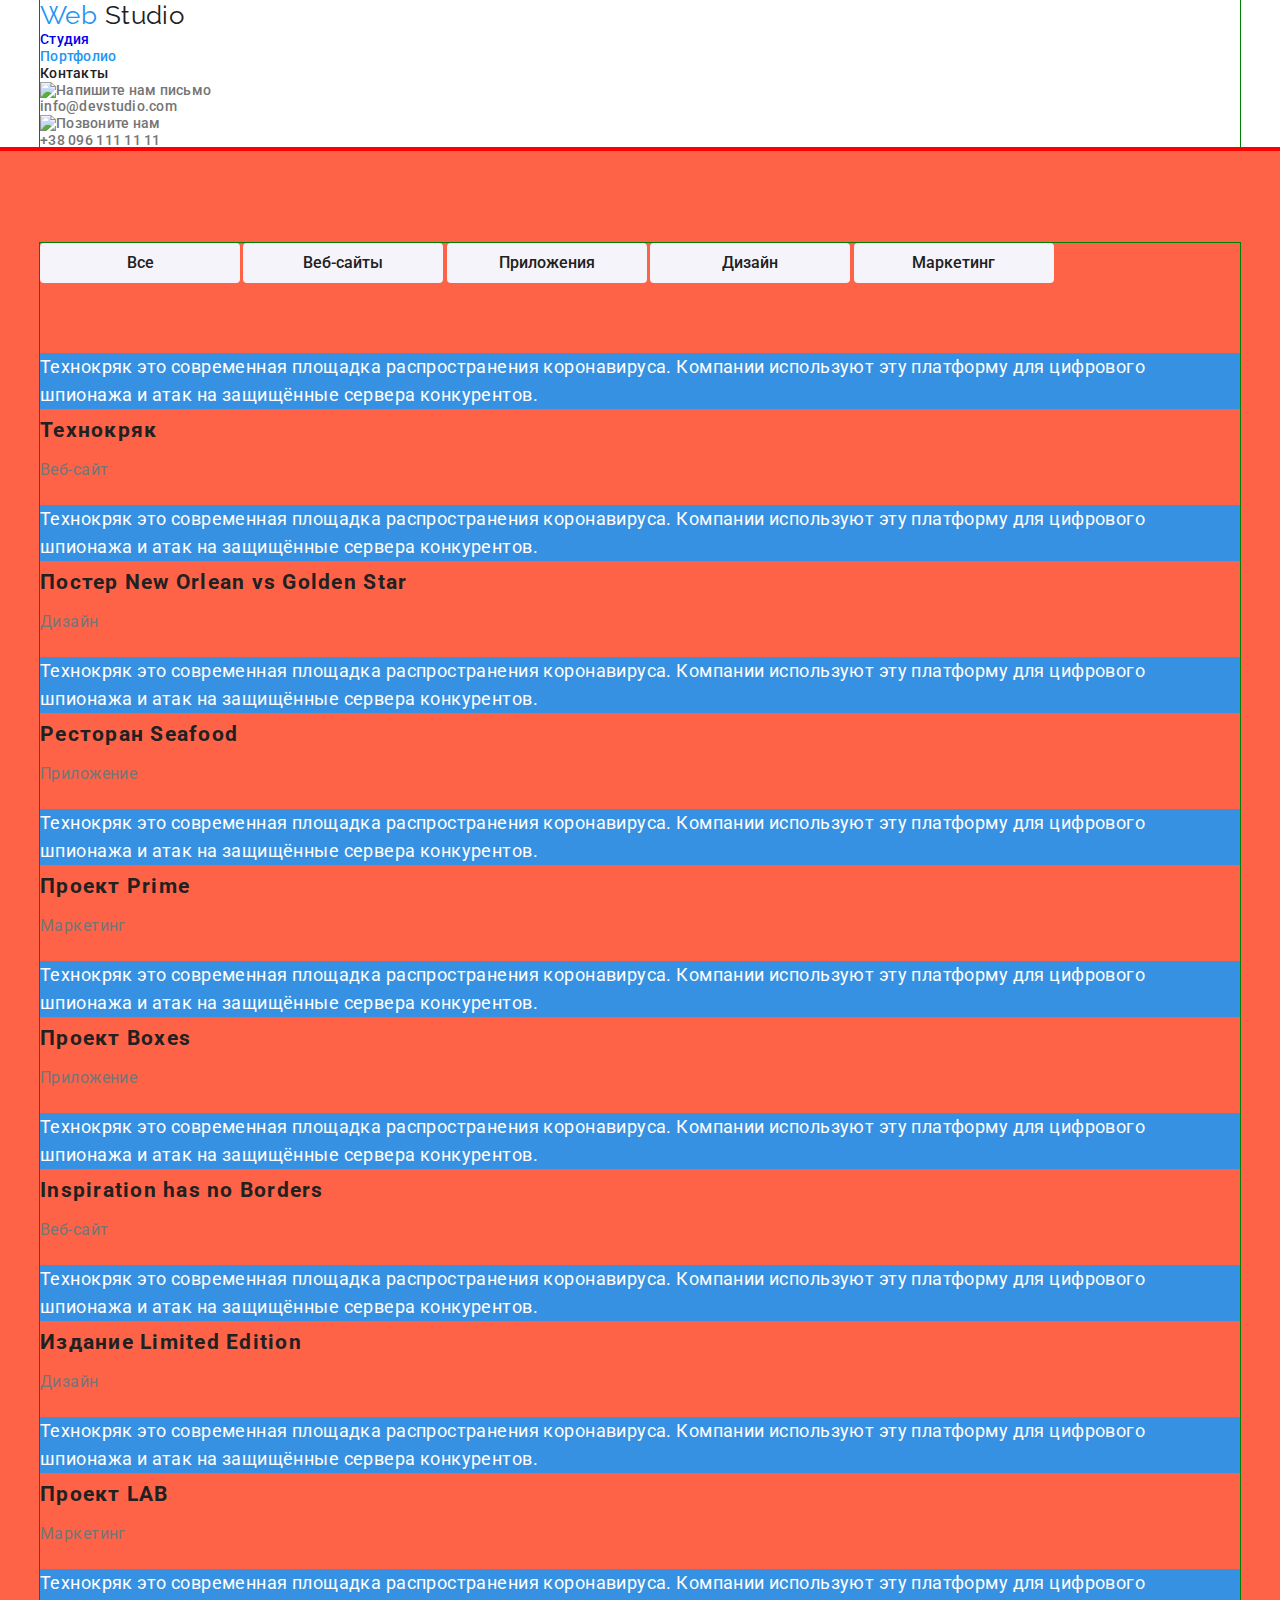
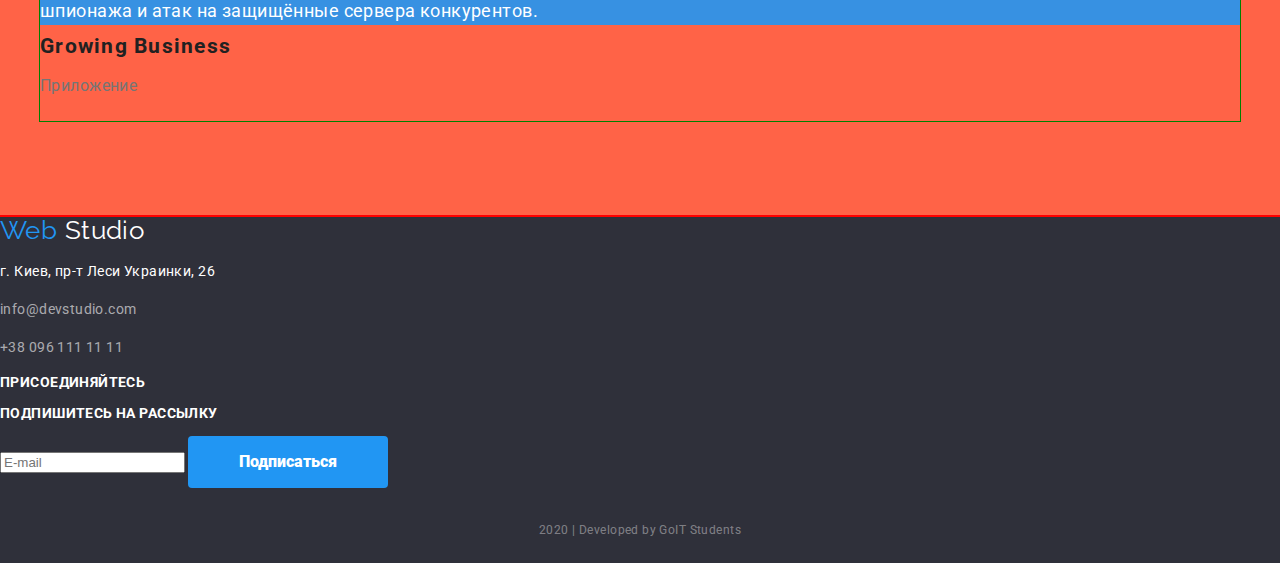
==== portfolio.html @ 8ef02baa "добавлены вертикальные марджины и падинги" ====
<!DOCTYPE html>
<html lang="ru">
  <head>
    <meta charset="UTF-8" />
    <meta name="viewpoint" content="width=device-width, initial-scale=1.0" />
    <title>Portfolio</title>
    <link href="https://fonts.googleapis.com/css2?family=Raleway:wght@700&family=Roboto:wght@400;500;700;900&display=swap" rel="stylesheet">
    <link rel="stylesheet" href="./css/style.css">
  </head>
  <body>

    <header class="section  no-padding">
      <div class="container ">
        <nav>
          <a href="./index.html" class="logo">Web <span class="logo-span">Studio</span></a>
          <ul class="list">
            <li><a href="./index.html" class="site-nav">Студия</a></li>
            <li><a href="./portfolio.html" class="site-nav current">Портфолио</a></li>
            <li><a href="" class="site-nav">Контакты</a></li>
          </ul>
        </nav>
        <ul class="list">
          <li>
            <a href="mailto:info@devstudio.com" class="site-nav contact">
              <img src="./images/mail.svg" alt="Напишите нам письмо" class="site-nav"/>
              info@devstudio.com
            </a>
          </li>
          <li>
            <a href="tel:+380961111111" class="site-nav contact">
              <img src="./images/phone.svg" alt="Позвоните нам" class="site-nav"/>
              +38 096 111 11 11
            </a>
          </li>
        </ul>
      </div>
     
    </header>
  
    <main>
     <section class="section portfolio">
      <div class="container">
        <h1 class="is-hidden">Портфолио</h1>
        <div>
         <button type="button" class="button secondary">Все</button>
         <button type="button" class="button secondary">Веб-сайты</button>
         <button type="button" class="button secondary">Приложения</button>
         <button type="button" class="button secondary">Дизайн</button>
         <button type="button" class="button secondary">Маркетинг</button>
       </div>
       <ul class="list">
         <li>
           <a href="" class="project-link">
             <img src="./images/portfolio/portfolio1.jpg" alt="" width="370" class="project-img">
             <p class="cover-p list">Технокряк это современная площадка распространения коронавируса. Компании используют эту платформу для цифрового шпионажа и атак на защищённые сервера конкурентов.</p>
             <h2 class="project-title list">Технокряк</h2>
             <p class="project-group list">Веб-сайт</p>
           </a>
         </li>
         <li>
           <a href="">
             <img src="./images/portfolio/portfolio2.jpg" alt="" width="370">
             <p class="cover-p list">Технокряк это современная площадка распространения коронавируса. Компании используют эту платформу для цифрового шпионажа и атак на защищённые сервера конкурентов.</p>
             <h2 class="project-title list">Постер New Orlean vs Golden Star</h2>
             <p class="project-group list">Дизайн</p>
           </a>
         </li>
         <li>
           <a href="">
             <img src="./images/portfolio/portfolio3.jpg" alt="" width="370">
             <p class="cover-p list">Технокряк это современная площадка распространения коронавируса. Компании используют эту платформу для цифрового шпионажа и атак на защищённые сервера конкурентов.</p>
             <h2 class="project-title list">Ресторан Seafood</h2>
             <p class="project-group list">Приложение</p>
           </a>
         </li>
         <li>
           <a href="">
             <img src="./images/portfolio/portfolio4.jpg" alt="" width="370">
             <p class="cover-p list">Технокряк это современная площадка распространения коронавируса. Компании используют эту платформу для цифрового шпионажа и атак на защищённые сервера конкурентов.</p>
             <h2 class="project-title list">Проект Prime</h2>
             <p class="project-group list">Маркетинг</p>
           </a>
         </li>
         <li>
           <a href="">
             <img src="./images/portfolio/portfolio5.jpg" alt="" width="370">
             <p class="cover-p list">Технокряк это современная площадка распространения коронавируса. Компании используют эту платформу для цифрового шпионажа и атак на защищённые сервера конкурентов.</p>
             <h2 class="project-title list">Проект Boxes</h2>
             <p class="project-group list">Приложение</p>
           </a>
         </li>
         <li>
           <a href="">
             <img src="./images/portfolio/portfolio6.jpg" alt="" width="370">
             <p class="cover-p list">Технокряк это современная площадка распространения коронавируса. Компании используют эту платформу для цифрового шпионажа и атак на защищённые сервера конкурентов.</p>
             <h2 class="project-title list">Inspiration has no Borders</h2>
             <p class="project-group list">Веб-сайт</p>
           </a>
         </li>
         
         <li>
           <a href="">
             <img src="./images/portfolio/portfolio7.jpg" alt="" width="370">
             <p class="cover-p list">Технокряк это современная площадка распространения коронавируса. Компании используют эту платформу для цифрового шпионажа и атак на защищённые сервера конкурентов.</p>
             <h2 class="project-title list">Издание Limited Edition</h2>
             <p class="project-group list">Дизайн</p>
           </a>
         </li>
         <li>
           <a href="">
             <img src="./images/portfolio/portfolio8.jpg" alt="" width="370">
             <p class="cover-p list">Технокряк это современная площадка распространения коронавируса. Компании используют эту платформу для цифрового шпионажа и атак на защищённые сервера конкурентов.</p>
             <h2 class="project-title list">Проект LAB</h2>
             <p class="project-group list">Маркетинг</p>
           </a>
         </li>
         
         <li>
           <a href="">
             <img src="./images/portfolio/portfolio9.jpg" alt="" width="370">
             <p class="cover-p list">Технокряк это современная площадка распространения коронавируса. Компании используют эту платформу для цифрового шпионажа и атак на защищённые сервера конкурентов.</p>
             <h2 class="project-title list">Growing Business</h2>
             <p class="project-group list">Приложение</p>
           </a>
         </li>
       </ul>
      </div>
     </section>
      
      
      
      
      
      
      


    </main>


    <footer>
      <a href="./index.html" class="logo">Web <span class="logofooter-span">Studio</span></a>
      <address><p>г. Киев, пр-т Леси Украинки, 26</p></address>
        <p>
          <a href="mailto:info@devstudio.com" class="footer-contact">info@devstudio.com</a>
        </p>
        <p>
          <a href="tel:+380961111111" class="footer-contact">+38 096 111 11 11</a>
        </p>
      
      <p class="footer-p">присоединяйтесь</p>
      <a href="" aria-label="Ссылка на Инстаграм"></a>
      <a href="" aria-label="Ссылка на Твиттер"></a>
      <a href="" aria-label="Ссылка на Фейсбук"></a>
      <a href="" aria-label="Ссылка на ЛинкидИн"></a>
      <p class="footer-p">Подпишитесь на рассылку</p>
      <form>
        <input type="text" name="email" placeholder="E-mail">  
          <input type="submit" value="Подписаться" class="button submit">
      </form>
      <p class="developed">2020 | Developed by GoIT Students</p>
    </footer>
  </body>
</html>
---- css/style.css ----
/* Primary bg #E5E5E5
/* Secondary bg #E5E5E5 */
/* h1 #212121
p #757575;
кнопки текст color: #FFFFFF и color: #212121
фон кнопки #2196F3;
Corner Radius: 4px

цвет при наведении на карточку rgba(33, 150, 243, 0.9) */
html {
  box-sizing: border-box;
}
*,
*::before,
*::after {
  box-sizing: inherit;
}
img {
  display: block;
  max-width: 100%;
  height: auto;
}

:root {
  --primary-text-color: #757575;
  --title-text-color: #212121;
  --secondary-text-color: #FFFFFF;
  --prelast-text-color: rgba(255, 255, 255, 0.6);
  --last-text-color: rgba(255, 255, 255, 0.4);
  --accent-color: #2196F3;
  --primary-bg-color: #ffffff;
  --secondary-bg-color: #F5F4FA;
  --footer-bg-color: #2F303A;
  --background-blue: rgba(33, 150, 243, 0.9);
  --background-grey: rgba(47, 48, 58, 0.8);

  }
  
body {
  color: var(--primary-text-color);

  font-family: 'Roboto', sans-serif;
  font-size: 14px;
  line-height: 1.2;
  letter-spacing: 0.03em;

  margin: 0;
}

.list {
  list-style: none;
  margin-top: 0;
  margin-bottom: 0;
  margin-left: 0;
  margin-right: 0;
  padding-left: 0;

  }

a {
  text-decoration: none;
  
}

.section {
  outline: 2px solid red;
  padding: 94px 0px;
}

.container {
  margin-left: auto;
  margin-right: auto;
  width: 1200px;
  /* padding-left: 15px;
  padding-right: 15px; */

  outline: 1px solid green;

}

header .section {
  padding-top: 25px;
  padding-bottom: 25px;
}

.no-padding {
  padding-top: 0;
  padding-bottom: 0;
}

/* Portfolio start*/
.portfolio {
  background-color: tomato;

}
.cover-p {
  background-color: var(--background-blue);
  color: var(--secondary-text-color);

  font-size: 18px;
  line-height: 1.56;
}

.project-img {
  margin-bottom: 20px;

}

.project-title {
  margin-bottom: 4px;

  line-height: 2;
  letter-spacing: 0.06em;
}

.project-group {
  padding-bottom: 20px;

  color: var(--primary-text-color);
  font-size: 16px;
  line-height: 1.87;
}
/* Portfolio end*/

/* Title */

h1, h2, h3, h4, h5, h6 {
  color: var(--title-text-color);

  font-weight: 700;
}

.is-hidden {
  display: none; 
}

.title {
  font-weight: 700;
  text-transform: uppercase;
}

.section-title {
  margin: 0;
  margin-bottom: 50px;
}

.title-products {
  padding-top: 27px;
  padding-bottom: 27px;

  color: var(--secondary-text-color);
  background-color: var(--background-grey);

  text-transform: uppercase;
}

.section-title {
  font-size: 36px;
  line-height: 1.16;
  text-align: center;
}


 
/* Text */

.section-text{
  line-height: 1.71;
}


/* Button */

.button {
  color: var(--title-text-color);
  background-color: var(--filter-bg-color);

  display: inline-block;
  min-width: 200px;
  border-radius: 4px;
  border: 1px solid transparent;
  padding: 10px 32px;

  font-family: inherit;
  font-weight: 500;
  font-size: 16px;
  line-height: 1.62;
  text-align: center;
}

button:hover,
button:focus {
  color: var(--secondary-text-color);
  background-color: var(--accent-color);
  
}

.button.primary {
  background-color: var(--accent-color);
  color: var(--title-text-color);
}

.button.secondary {
  padding: 6px 22px;
  border-radius: 4px;
  margin-bottom: 50px;

  background-color: var(--secondary-bg-color);
  color: var(--title-text-color);

  font-weight: 500;
  line-height: 1.62;
  text-align: center;
}

.button.secondary:hover,
.button.secondary:focus {
 background-color: var(--accent-color);
 color: var(--secondary-text-color);

}

.button.submit {
  background-color: var(--accent-color);
  color: var(--secondary-text-color);

  font-weight: 900;
  line-height: 1.88;
}

.kind-products {
  line-height: 1.14;
}

/* Header */
header {
  margin: 0;
}
.logo {
  margin-top: 25px;
  margin-bottom: 25px;

  color: var(--accent-color);

  font-family: raleway, sans-serif;
  font-size: 26px;
  line-height: 1.2;
}

.logo-span {
  color: var(--title-text-color);
}

.logofooter-span {
  color: var(--secondary-text-color);
}

.site-nav {
  letter-spacing: 0.02em;
  font-weight: 500;
}

.site-nav.contact {
  color: var(--primary-text-color);

  font-weight: 500;
  letter-spacing: 0.02em;
}

.site-nav:visited,
.current:visited {
  color: var(--title-text-color);
} 

.site-nav:hover,
.site-nav:focus {
  color: var(--accent-color);
}
a.site-nav.current,
.site-nav.contact:hover,
.site-nav.contact:focus {
color: var(--accent-color);
}

/* Hero */

.hero {
  background-color: var(--footer-bg-color);
  text-align: center;
}

.hero-title {
  color: var(--secondary-text-color);

  font-weight: 900;
  font-size: 44px;
  line-height: 1.36;
  text-align: center;
  letter-spacing: 0.06em;
  text-transform: uppercase;

  margin-top: 0;
  margin-bottom: 30px;
}

.button.hero {
  
  background-color: var(--accent-color);
  color: var(--secondary-text-color);

  font-weight: 700;
  line-height: 1.87;
  letter-spacing: 0.06em;
}

/* Feature section */

.feature-section {
  /* margin-top: 90px;
  margin-bottom: 90px; */
}

.feature-img {
  margin-bottom: 30px;
}

.title.feature {
  margin-top: 0;
  margin-bottom: 10px;
}

.section-text.feature {
  margin-top: 0;
  margin-bottom: 0;
}
ul .feature.list {
  padding-left: 0;
}

/* Team */
.section-team {
  background-color: var(--secondary-bg-color);
}

.section-team img {
  margin: 0 0 30px 0;
}

.team-member h3{
  margin-top: 0;
  margin-bottom: 10px;

  font-weight: 500;
  font-size: 16px;
  line-height: 1.19;
}
.team-member {
  margin-bottom: 10px;
}

.team-text {
  padding-bottom: 16px;

  font-size: 16px;
  line-height: 1.19;
}

/* Footer */
footer {
  background-color: var(--footer-bg-color)
}

address {
  color: var(--secondary-text-color);

  font-style: normal;
  line-height: 1.71;
}

.footer-contact {
  color: var(--prelast-text-color);

  line-height: 1.71;
}

.footer-p {
  color: var(--secondary-text-color);

  font-weight: 700;
  text-transform: uppercase;
}

.developed {
  padding-top: 18px;
  padding-bottom: 21px;

  color: var(--last-text-color);

  font-size: 12px;
  line-height: 2;
  text-align: center;
}
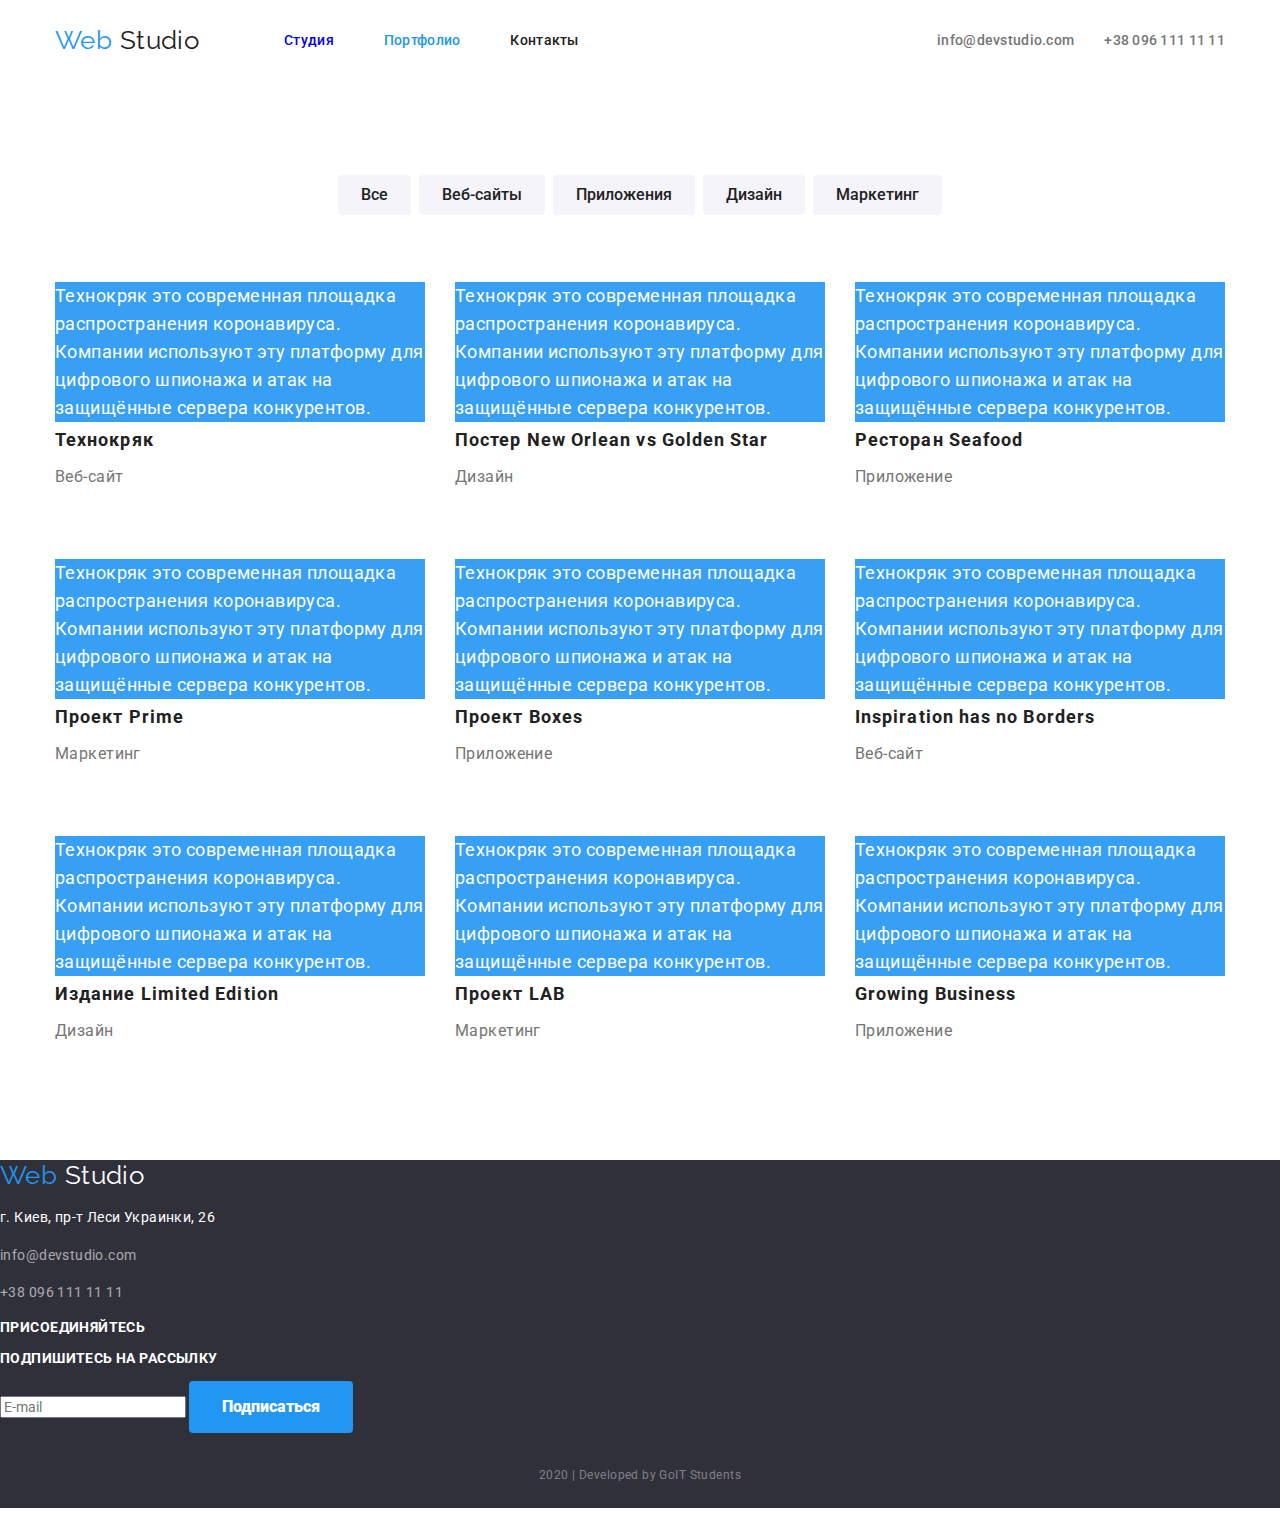
==== commit 0ed3c746: "Добавлены флекс-боксы на две страницы, остался футер" ====
--- a/portfolio.html
+++ b/portfolio.html
@@ -5,51 +5,53 @@
     <meta name="viewpoint" content="width=device-width, initial-scale=1.0" />
     <title>Portfolio</title>
     <link href="https://fonts.googleapis.com/css2?family=Raleway:wght@700&family=Roboto:wght@400;500;700;900&display=swap" rel="stylesheet">
+    <link rel="stylesheet" href="https://cdnjs.cloudflare.com/ajax/libs/modern-normalize/0.6.0/modern-normalize.min.css">
     <link rel="stylesheet" href="./css/style.css">
   </head>
   <body>
 
-    <header class="section  no-padding">
-      <div class="container ">
-        <nav>
+    <header class="section no-padding">
+      <div class="container main-nav">
+        <!-- <nav> -->
           <a href="./index.html" class="logo">Web <span class="logo-span">Studio</span></a>
-          <ul class="list">
-            <li><a href="./index.html" class="site-nav">Студия</a></li>
-            <li><a href="./portfolio.html" class="site-nav current">Портфолио</a></li>
-            <li><a href="" class="site-nav">Контакты</a></li>
+          <ul class="site-nav list">
+            <li class="item"><a href="./index.html" class=" link">Студия</a></li>
+            <li class="item"><a href="./portfolio.html" class="link current">Портфолио</a></li>
+            <li class="item"><a href="" class="link">Контакты</a></li>
           </ul>
-        </nav>
-        <ul class="list">
-          <li>
-            <a href="mailto:info@devstudio.com" class="site-nav contact">
-              <img src="./images/mail.svg" alt="Напишите нам письмо" class="site-nav"/>
+        
+        <ul class="contacts list">
+          <li class="item">
+            <a href="mailto:info@devstudio.com" class="contact">
+              <!-- <img src="./images/mail.svg" alt="Напишите нам письмо" class="site-nav"/> -->
               info@devstudio.com
             </a>
           </li>
-          <li>
-            <a href="tel:+380961111111" class="site-nav contact">
-              <img src="./images/phone.svg" alt="Позвоните нам" class="site-nav"/>
+          <li class="item">
+            <a href="tel:+380961111111" class="contact">
+              <!-- <img src="./images/phone.svg" alt="Позвоните нам" class="site-nav"/> -->
               +38 096 111 11 11
             </a>
           </li>
         </ul>
+        <!-- </nav> -->
       </div>
      
     </header>
   
     <main>
      <section class="section portfolio">
-      <div class="container">
+      <div class="container-portfolio container">
         <h1 class="is-hidden">Портфолио</h1>
-        <div>
-         <button type="button" class="button secondary">Все</button>
-         <button type="button" class="button secondary">Веб-сайты</button>
-         <button type="button" class="button secondary">Приложения</button>
-         <button type="button" class="button secondary">Дизайн</button>
-         <button type="button" class="button secondary">Маркетинг</button>
+        <div class="filters">
+         <button type="button" class="button secondary filter-button">Все</button>
+         <button type="button" class="button secondary filter-button">Веб-сайты</button>
+         <button type="button" class="button secondary filter-button">Приложения</button>
+         <button type="button" class="button secondary filter-button">Дизайн</button>
+         <button type="button" class="button secondary filter-button">Маркетинг</button>
        </div>
-       <ul class="list">
-         <li>
+       <ul class="list portfolio-list">
+         <li class="item">
            <a href="" class="project-link">
              <img src="./images/portfolio/portfolio1.jpg" alt="" width="370" class="project-img">
              <p class="cover-p list">Технокряк это современная площадка распространения коронавируса. Компании используют эту платформу для цифрового шпионажа и атак на защищённые сервера конкурентов.</p>
@@ -57,15 +59,15 @@
              <p class="project-group list">Веб-сайт</p>
            </a>
          </li>
-         <li>
-           <a href="">
+         <li class="item">
+           <a href="" class="project-link">
              <img src="./images/portfolio/portfolio2.jpg" alt="" width="370">
              <p class="cover-p list">Технокряк это современная площадка распространения коронавируса. Компании используют эту платформу для цифрового шпионажа и атак на защищённые сервера конкурентов.</p>
              <h2 class="project-title list">Постер New Orlean vs Golden Star</h2>
              <p class="project-group list">Дизайн</p>
            </a>
          </li>
-         <li>
+         <li class="item">
            <a href="">
              <img src="./images/portfolio/portfolio3.jpg" alt="" width="370">
              <p class="cover-p list">Технокряк это современная площадка распространения коронавируса. Компании используют эту платформу для цифрового шпионажа и атак на защищённые сервера конкурентов.</p>
@@ -73,7 +75,7 @@
              <p class="project-group list">Приложение</p>
            </a>
          </li>
-         <li>
+         <li class="item">
            <a href="">
              <img src="./images/portfolio/portfolio4.jpg" alt="" width="370">
              <p class="cover-p list">Технокряк это современная площадка распространения коронавируса. Компании используют эту платформу для цифрового шпионажа и атак на защищённые сервера конкурентов.</p>
@@ -81,7 +83,7 @@
              <p class="project-group list">Маркетинг</p>
            </a>
          </li>
-         <li>
+         <li class="item">
            <a href="">
              <img src="./images/portfolio/portfolio5.jpg" alt="" width="370">
              <p class="cover-p list">Технокряк это современная площадка распространения коронавируса. Компании используют эту платформу для цифрового шпионажа и атак на защищённые сервера конкурентов.</p>
@@ -89,7 +91,7 @@
              <p class="project-group list">Приложение</p>
            </a>
          </li>
-         <li>
+         <li class="item">
            <a href="">
              <img src="./images/portfolio/portfolio6.jpg" alt="" width="370">
              <p class="cover-p list">Технокряк это современная площадка распространения коронавируса. Компании используют эту платформу для цифрового шпионажа и атак на защищённые сервера конкурентов.</p>
@@ -98,7 +100,7 @@
            </a>
          </li>
          
-         <li>
+         <li class="item">
            <a href="">
              <img src="./images/portfolio/portfolio7.jpg" alt="" width="370">
              <p class="cover-p list">Технокряк это современная площадка распространения коронавируса. Компании используют эту платформу для цифрового шпионажа и атак на защищённые сервера конкурентов.</p>
@@ -106,7 +108,7 @@
              <p class="project-group list">Дизайн</p>
            </a>
          </li>
-         <li>
+         <li class="item">
            <a href="">
              <img src="./images/portfolio/portfolio8.jpg" alt="" width="370">
              <p class="cover-p list">Технокряк это современная площадка распространения коронавируса. Компании используют эту платформу для цифрового шпионажа и атак на защищённые сервера конкурентов.</p>
@@ -115,7 +117,7 @@
            </a>
          </li>
          
-         <li>
+         <li class="item">
            <a href="">
              <img src="./images/portfolio/portfolio9.jpg" alt="" width="370">
              <p class="cover-p list">Технокряк это современная площадка распространения коронавируса. Компании используют эту платформу для цифрового шпионажа и атак на защищённые сервера конкурентов.</p>
--- a/css/style.css
+++ b/css/style.css
@@ -7,7 +7,7 @@
 Corner Radius: 4px
 
 цвет при наведении на карточку rgba(33, 150, 243, 0.9) */
-html {
+/* html {
   box-sizing: border-box;
 }
 *,
@@ -19,7 +19,7 @@
   display: block;
   max-width: 100%;
   height: auto;
-}
+} */
 
 :root {
   --primary-text-color: #757575;
@@ -63,18 +63,18 @@
 }
 
 .section {
-  outline: 2px solid red;
+  /* outline: 2px solid red; */
   padding: 94px 0px;
 }
 
 .container {
   margin-left: auto;
   margin-right: auto;
-  width: 1200px;
+  width: 1170px;
   /* padding-left: 15px;
   padding-right: 15px; */
 
-  outline: 1px solid green;
+  /* outline: 1px solid green; */
 
 }
 
@@ -88,39 +88,7 @@
   padding-bottom: 0;
 }
 
-/* Portfolio start*/
-.portfolio {
-  background-color: tomato;
-
-}
-.cover-p {
-  background-color: var(--background-blue);
-  color: var(--secondary-text-color);
-
-  font-size: 18px;
-  line-height: 1.56;
-}
-
-.project-img {
-  margin-bottom: 20px;
-
-}
-
-.project-title {
-  margin-bottom: 4px;
-
-  line-height: 2;
-  letter-spacing: 0.06em;
-}
-
-.project-group {
-  padding-bottom: 20px;
-
-  color: var(--primary-text-color);
-  font-size: 16px;
-  line-height: 1.87;
-}
-/* Portfolio end*/
+
 
 /* Title */
 
@@ -176,7 +144,7 @@
   background-color: var(--filter-bg-color);
 
   display: inline-block;
-  min-width: 200px;
+  /* min-width: 200px; */
   border-radius: 4px;
   border: 1px solid transparent;
   padding: 10px 32px;
@@ -204,6 +172,7 @@
   padding: 6px 22px;
   border-radius: 4px;
   margin-bottom: 50px;
+  margin-right: 8px;
 
   background-color: var(--secondary-bg-color);
   color: var(--title-text-color);
@@ -211,6 +180,10 @@
   font-weight: 500;
   line-height: 1.62;
   text-align: center;
+}
+
+.button.secondary:nth-child(5n) {
+  margin-right: 0;
 }
 
 .button.secondary:hover,
@@ -236,6 +209,10 @@
 header {
   margin: 0;
 }
+.main-nav {
+  display: flex;
+  align-items: center;
+}
 .logo {
   margin-top: 25px;
   margin-bottom: 25px;
@@ -255,30 +232,68 @@
   color: var(--secondary-text-color);
 }
 
-.site-nav {
+.site-nav .link {
+  display: block;
+  padding-top: 32px;
+  padding-bottom: 32px;
+  
   letter-spacing: 0.02em;
   font-weight: 500;
-}
-
-.site-nav.contact {
+
+  /* outline: 1px solid rgb(12, 12, 0);
+  background-color: rgb(233, 212, 144); */
+}
+
+.site-nav {
+  display: flex;
+  margin-left: 85px;
+}
+.contacts .item {
+  
+  /* outline: 1px solid rgb(12, 12, 0);
+  background-color: rgb(233, 212, 144); */
+}
+.site-nav .item + .item {
+  margin-left: 50px;
+}
+
+.contacts .item + .item {
+  margin-left: 30px;
+}
+.contacts {
+    display: flex;
+    margin-left: auto;
+}
+
+ .contact {
+  display: block;
+  padding-top: 32px;
+  padding-bottom: 32px;
+
   color: var(--primary-text-color);
-
   font-weight: 500;
   letter-spacing: 0.02em;
-}
-
-.site-nav:visited,
+  text-decoration: none;
+}
+.contact + .contact {
+  margin-left: 50px;
+}
+
+.link:visited,
 .current:visited {
   color: var(--title-text-color);
 } 
 
-.site-nav:hover,
-.site-nav:focus {
+.site-nav .link:hover,
+.site-nav .link:focus {
   color: var(--accent-color);
 }
-a.site-nav.current,
-.site-nav.contact:hover,
-.site-nav.contact:focus {
+a.link.current      {
+color: var(--accent-color);
+}
+
+.contacts .contact:hover,
+.contacts .contact:focus {
 color: var(--accent-color);
 }
 
@@ -337,6 +352,42 @@
   padding-left: 0;
 }
 
+/* Feature-list */
+.feature-list {
+  display: flex;
+  flex-wrap: wrap;
+}
+
+.feature-list .item {
+  width: 270px;
+  border-right-color: tomato;
+  outline: red;
+  margin-right: 30px;
+}
+
+.feature-list .item:nth-child(4n) {
+  margin-right: 0;
+}
+
+/* Our-products */
+.our-products {
+  display: flex;
+  flex-wrap: wrap;
+  /* justify-content: space-between; */
+}
+.our-products .item {
+  width: 370px;
+  border-right-color: tomato;
+  outline: red;
+  margin-right: 30px;
+}
+
+.our-products .item:nth-child(3n) {
+  margin-right: 0;
+}
+
+
+
 /* Team */
 .section-team {
   background-color: var(--secondary-bg-color);
@@ -365,9 +416,43 @@
   line-height: 1.19;
 }
 
+/* team-list */
+
+.team-list {
+  display: flex;
+  flex-wrap: wrap;
+}
+.team-list .member {
+  margin-right: 30px;
+}
+
+.team-list .member:nth-child(4n) {
+  margin-right: 0;
+}
+
+/* Clientes */
+.clients {
+  display: flex;
+  flex-wrap: wrap;
+}
+
+.clients .client {
+  width: calc ((100% - 5*30px) / 6);
+  margin-right: 30px;
+}
+
+.clients .client:nth-child(6n) {
+  margin-right: 0;
+}
+
+.client .img {
+  margin-bottom: 0;
+
+}
+
 /* Footer */
 footer {
-  background-color: var(--footer-bg-color)
+  background-color: var(--footer-bg-color);
 }
 
 address {
@@ -377,12 +462,47 @@
   line-height: 1.71;
 }
 
+.footer-container {
+  display: flex;
+  flex-direction: row;
+  justify-content: stretch;
+}
+
+.footer-right,
+.footer-center,
+.footer-left {
+  display: flex;
+  flex-direction: column;
+}
+
+.footer-left {
+  margin-top: 48px;
+  margin-right: 70px;
+  justify-content: start;
+}
+.footer-center,
+.footer-right {
+  margin-top: 56px;
+ }
 .footer-contact {
   color: var(--prelast-text-color);
 
   line-height: 1.71;
 }
-
+.footer-center p,
+.footer-right p {
+  margin: 0;
+}
+
+.logo-footer {
+  margin-top: 0;
+  margin-bottom: 10px;
+}
+.address,
+.footer-contact:not(:last-child) {
+  margin-bottom: 9px;
+  margin-top: 0;
+}
 .footer-p {
   color: var(--secondary-text-color);
 
@@ -399,4 +519,72 @@
   font-size: 12px;
   line-height: 2;
   text-align: center;
-}+}
+
+/* Portfolio start*/
+
+.container-portfolio {
+  /* background-color: teal; */
+}
+
+.filters {
+  display: flex;
+  justify-content: center;
+}
+
+
+
+/* .filter-button:nth-child(5n) {
+  margin-right: 0;
+} */
+
+.cover-p {
+  background-color: var(--background-blue);
+  color: var(--secondary-text-color);
+
+  font-size: 18px;
+  line-height: 1.56;
+}
+
+/* .project-img {
+  margin-bottom: 20px;
+
+} */
+
+.project-title {
+  margin-bottom: 4px;
+
+  font-size: 18px;
+  line-height: 2;
+  letter-spacing: 0.06em;
+}
+
+.project-group {
+  padding-bottom: 20px;
+
+  color: var(--primary-text-color);
+  font-size: 16px;
+  line-height: 1.87;
+}
+
+.portfolio-list {
+  display: flex;
+  flex-wrap: wrap;
+}
+
+.portfolio-list .item {
+  width: calc((100% - 60px) / 3);
+  margin-right: 30px;
+  margin-bottom: 30px;
+  /* background-color: tomato; */
+}
+
+.portfolio-list .item:nth-child(3n) {
+  margin-right: 0;
+}
+
+.portfolio-list .item:nth-last-child(-n + 3) {
+  margin-bottom: 0;
+}
+
+/* Portfolio end*/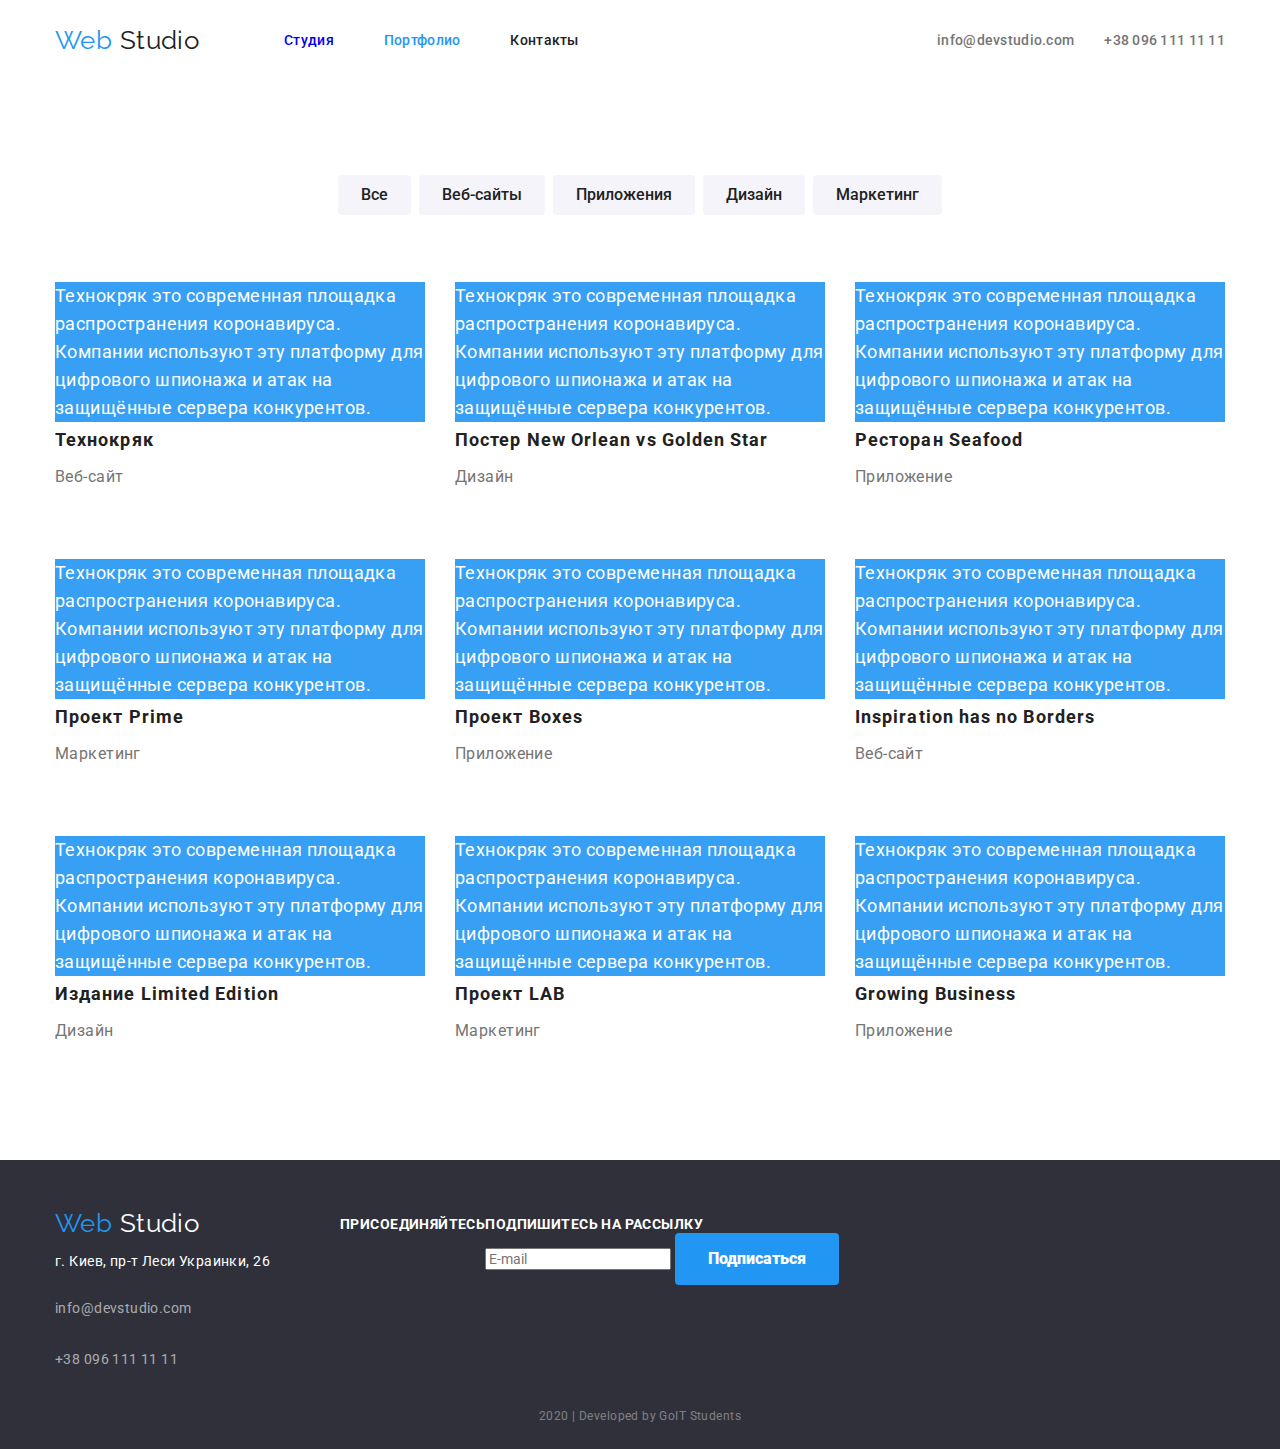
==== commit 2a7a0ba0: "Скопирован футер с индекса в портфолио" ====
--- a/portfolio.html
+++ b/portfolio.html
@@ -61,7 +61,7 @@
          </li>
          <li class="item">
            <a href="" class="project-link">
-             <img src="./images/portfolio/portfolio2.jpg" alt="" width="370">
+             <img src="./images/portfolio/portfolio2.jpg" alt="" width="370" class="project-img">
              <p class="cover-p list">Технокряк это современная площадка распространения коронавируса. Компании используют эту платформу для цифрового шпионажа и атак на защищённые сервера конкурентов.</p>
              <h2 class="project-title list">Постер New Orlean vs Golden Star</h2>
              <p class="project-group list">Дизайн</p>
@@ -69,7 +69,7 @@
          </li>
          <li class="item">
            <a href="">
-             <img src="./images/portfolio/portfolio3.jpg" alt="" width="370">
+             <img src="./images/portfolio/portfolio3.jpg" alt="" width="370" class="project-img">
              <p class="cover-p list">Технокряк это современная площадка распространения коронавируса. Компании используют эту платформу для цифрового шпионажа и атак на защищённые сервера конкурентов.</p>
              <h2 class="project-title list">Ресторан Seafood</h2>
              <p class="project-group list">Приложение</p>
@@ -77,7 +77,7 @@
          </li>
          <li class="item">
            <a href="">
-             <img src="./images/portfolio/portfolio4.jpg" alt="" width="370">
+             <img src="./images/portfolio/portfolio4.jpg" alt="" width="370" class="project-img">
              <p class="cover-p list">Технокряк это современная площадка распространения коронавируса. Компании используют эту платформу для цифрового шпионажа и атак на защищённые сервера конкурентов.</p>
              <h2 class="project-title list">Проект Prime</h2>
              <p class="project-group list">Маркетинг</p>
@@ -85,7 +85,7 @@
          </li>
          <li class="item">
            <a href="">
-             <img src="./images/portfolio/portfolio5.jpg" alt="" width="370">
+             <img src="./images/portfolio/portfolio5.jpg" alt="" width="370" class="project-img">
              <p class="cover-p list">Технокряк это современная площадка распространения коронавируса. Компании используют эту платформу для цифрового шпионажа и атак на защищённые сервера конкурентов.</p>
              <h2 class="project-title list">Проект Boxes</h2>
              <p class="project-group list">Приложение</p>
@@ -93,7 +93,7 @@
          </li>
          <li class="item">
            <a href="">
-             <img src="./images/portfolio/portfolio6.jpg" alt="" width="370">
+             <img src="./images/portfolio/portfolio6.jpg" alt="" width="370" class="project-img">
              <p class="cover-p list">Технокряк это современная площадка распространения коронавируса. Компании используют эту платформу для цифрового шпионажа и атак на защищённые сервера конкурентов.</p>
              <h2 class="project-title list">Inspiration has no Borders</h2>
              <p class="project-group list">Веб-сайт</p>
@@ -102,7 +102,7 @@
          
          <li class="item">
            <a href="">
-             <img src="./images/portfolio/portfolio7.jpg" alt="" width="370">
+             <img src="./images/portfolio/portfolio7.jpg" alt="" width="370" class="project-img">
              <p class="cover-p list">Технокряк это современная площадка распространения коронавируса. Компании используют эту платформу для цифрового шпионажа и атак на защищённые сервера конкурентов.</p>
              <h2 class="project-title list">Издание Limited Edition</h2>
              <p class="project-group list">Дизайн</p>
@@ -110,7 +110,7 @@
          </li>
          <li class="item">
            <a href="">
-             <img src="./images/portfolio/portfolio8.jpg" alt="" width="370">
+             <img src="./images/portfolio/portfolio8.jpg" alt="" width="370" class="project-img">
              <p class="cover-p list">Технокряк это современная площадка распространения коронавируса. Компании используют эту платформу для цифрового шпионажа и атак на защищённые сервера конкурентов.</p>
              <h2 class="project-title list">Проект LAB</h2>
              <p class="project-group list">Маркетинг</p>
@@ -119,7 +119,7 @@
          
          <li class="item">
            <a href="">
-             <img src="./images/portfolio/portfolio9.jpg" alt="" width="370">
+             <img src="./images/portfolio/portfolio9.jpg" alt="" width="370" class="project-img">
              <p class="cover-p list">Технокряк это современная площадка распространения коронавируса. Компании используют эту платформу для цифрового шпионажа и атак на защищённые сервера конкурентов.</p>
              <h2 class="project-title list">Growing Business</h2>
              <p class="project-group list">Приложение</p>
@@ -141,26 +141,35 @@
 
 
     <footer>
-      <a href="./index.html" class="logo">Web <span class="logofooter-span">Studio</span></a>
-      <address><p>г. Киев, пр-т Леси Украинки, 26</p></address>
-        <p>
-          <a href="mailto:info@devstudio.com" class="footer-contact">info@devstudio.com</a>
-        </p>
-        <p>
-          <a href="tel:+380961111111" class="footer-contact">+38 096 111 11 11</a>
-        </p>
+      <div class="container footer-container">
+        <div class="footer-left">
+          <a href="./index.html" class="logo logo-footer">Web <span class="logofooter-span">Studio</span></a>
+          <address><p class="address">г. Киев, пр-т Леси Украинки, 26</p></address>
+          <p>
+            <a href="mailto:info@devstudio.com" class="footer-contact">info@devstudio.com</a>
+          </p>
+          <p>
+            <a href="tel:+380961111111" class="footer-contact">+38 096 111 11 11</a>
+          </p>
+        </div>
+
       
-      <p class="footer-p">присоединяйтесь</p>
-      <a href="" aria-label="Ссылка на Инстаграм"></a>
-      <a href="" aria-label="Ссылка на Твиттер"></a>
-      <a href="" aria-label="Ссылка на Фейсбук"></a>
-      <a href="" aria-label="Ссылка на ЛинкидИн"></a>
-      <p class="footer-p">Подпишитесь на рассылку</p>
-      <form>
-        <input type="text" name="email" placeholder="E-mail">  
-          <input type="submit" value="Подписаться" class="button submit">
-      </form>
-      <p class="developed">2020 | Developed by GoIT Students</p>
+        <div class="footer-center">
+          <p class="footer-p">присоединяйтесь</p>
+          <a href="" aria-label="Ссылка на Инстаграм"></a>
+          <a href="" aria-label="Ссылка на Твиттер"></a>
+          <a href="" aria-label="Ссылка на Фейсбук"></a>
+          <a href="" aria-label="Ссылка на ЛинкидИн"></a>
+        </div>  
+          <div class="footer-right">
+            <p class="footer-p">Подпишитесь на рассылку</p>
+          <form class="form">
+            <input type="text" name="email" placeholder="E-mail" class="border-input">  
+            <input type="submit" value="Подписаться" class="button submit">
+          </form>
+          </div>
+        </div>
+      <p class="developed list">2020 | Developed by GoIT Students</p>
     </footer>
   </body>
 </html>
--- a/css/style.css
+++ b/css/style.css
@@ -244,6 +244,10 @@
   background-color: rgb(233, 212, 144); */
 }
 
+.main-nav .logo {
+  display: block;
+}
+
 .site-nav {
   display: flex;
   margin-left: 85px;
@@ -386,6 +390,9 @@
   margin-right: 0;
 }
 
+.products-img {
+  display: block;
+}
 
 
 /* Team */
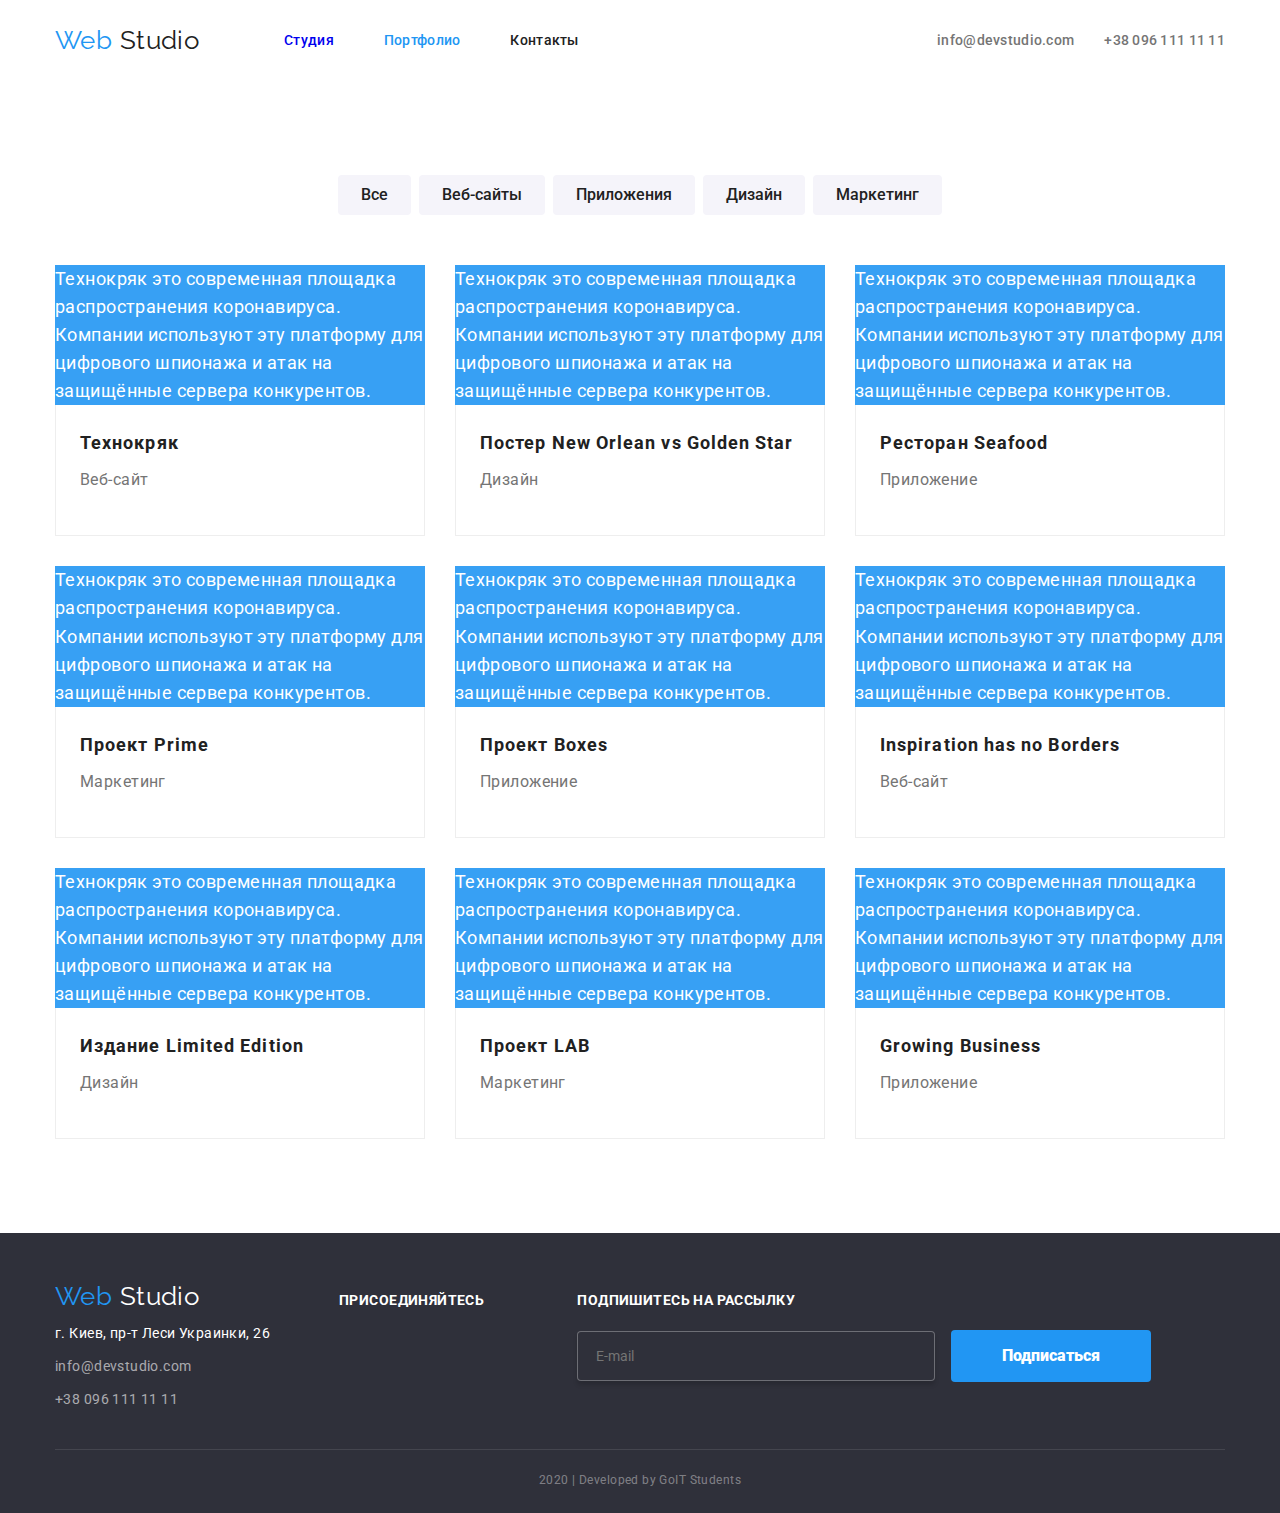
==== commit afc60b60: "Добавлены бордеры в карточку портфолио" ====
--- a/portfolio.html
+++ b/portfolio.html
@@ -55,74 +55,96 @@
            <a href="" class="project-link">
              <img src="./images/portfolio/portfolio1.jpg" alt="" width="370" class="project-img">
              <p class="cover-p list">Технокряк это современная площадка распространения коронавируса. Компании используют эту платформу для цифрового шпионажа и атак на защищённые сервера конкурентов.</p>
-             <h2 class="project-title list">Технокряк</h2>
-             <p class="project-group list">Веб-сайт</p>
+             <div class="cart-content">
+              <h2 class="project-title list">Технокряк</h2>
+              <p class="project-group list">Веб-сайт</p>
+             </div>
+             
            </a>
          </li>
          <li class="item">
            <a href="" class="project-link">
              <img src="./images/portfolio/portfolio2.jpg" alt="" width="370" class="project-img">
              <p class="cover-p list">Технокряк это современная площадка распространения коронавируса. Компании используют эту платформу для цифрового шпионажа и атак на защищённые сервера конкурентов.</p>
+             <div class="cart-content">
              <h2 class="project-title list">Постер New Orlean vs Golden Star</h2>
              <p class="project-group list">Дизайн</p>
-           </a>
+              </div>
+            </a>
          </li>
          <li class="item">
            <a href="">
              <img src="./images/portfolio/portfolio3.jpg" alt="" width="370" class="project-img">
              <p class="cover-p list">Технокряк это современная площадка распространения коронавируса. Компании используют эту платформу для цифрового шпионажа и атак на защищённые сервера конкурентов.</p>
+             <div class="cart-content">
              <h2 class="project-title list">Ресторан Seafood</h2>
-             <p class="project-group list">Приложение</p>
+              <p class="project-group list">Приложение</p>
+            </div>
+
            </a>
          </li>
          <li class="item">
            <a href="">
              <img src="./images/portfolio/portfolio4.jpg" alt="" width="370" class="project-img">
              <p class="cover-p list">Технокряк это современная площадка распространения коронавируса. Компании используют эту платформу для цифрового шпионажа и атак на защищённые сервера конкурентов.</p>
+             <div class="cart-content">
              <h2 class="project-title list">Проект Prime</h2>
              <p class="project-group list">Маркетинг</p>
-           </a>
+              </div>
+            </a>
          </li>
          <li class="item">
            <a href="">
              <img src="./images/portfolio/portfolio5.jpg" alt="" width="370" class="project-img">
              <p class="cover-p list">Технокряк это современная площадка распространения коронавируса. Компании используют эту платформу для цифрового шпионажа и атак на защищённые сервера конкурентов.</p>
+             <div class="cart-content">
              <h2 class="project-title list">Проект Boxes</h2>
-             <p class="project-group list">Приложение</p>
+              <p class="project-group list">Приложение</p>
+            </div>
            </a>
          </li>
          <li class="item">
            <a href="">
              <img src="./images/portfolio/portfolio6.jpg" alt="" width="370" class="project-img">
              <p class="cover-p list">Технокряк это современная площадка распространения коронавируса. Компании используют эту платформу для цифрового шпионажа и атак на защищённые сервера конкурентов.</p>
+             <div class="cart-content">
              <h2 class="project-title list">Inspiration has no Borders</h2>
              <p class="project-group list">Веб-сайт</p>
-           </a>
+              </div>
+            </a>
          </li>
          
          <li class="item">
            <a href="">
              <img src="./images/portfolio/portfolio7.jpg" alt="" width="370" class="project-img">
              <p class="cover-p list">Технокряк это современная площадка распространения коронавируса. Компании используют эту платформу для цифрового шпионажа и атак на защищённые сервера конкурентов.</p>
-             <h2 class="project-title list">Издание Limited Edition</h2>
-             <p class="project-group list">Дизайн</p>
+             <div class="cart-content">
+              <h2 class="project-title list">Издание Limited Edition</h2>
+              <p class="project-group list">Дизайн</p>
+             </div>
+             
            </a>
          </li>
          <li class="item">
            <a href="">
              <img src="./images/portfolio/portfolio8.jpg" alt="" width="370" class="project-img">
              <p class="cover-p list">Технокряк это современная площадка распространения коронавируса. Компании используют эту платформу для цифрового шпионажа и атак на защищённые сервера конкурентов.</p>
+             <div class="cart-content">
              <h2 class="project-title list">Проект LAB</h2>
              <p class="project-group list">Маркетинг</p>
-           </a>
+              </div>
+            </a>
          </li>
          
          <li class="item">
            <a href="">
              <img src="./images/portfolio/portfolio9.jpg" alt="" width="370" class="project-img">
              <p class="cover-p list">Технокряк это современная площадка распространения коронавируса. Компании используют эту платформу для цифрового шпионажа и атак на защищённые сервера конкурентов.</p>
+             <div class="cart-content">
              <h2 class="project-title list">Growing Business</h2>
-             <p class="project-group list">Приложение</p>
+              <p class="project-group list">Приложение</p>
+           </div>
+
            </a>
          </li>
        </ul>
--- a/css/style.css
+++ b/css/style.css
@@ -33,6 +33,10 @@
   --footer-bg-color: #2F303A;
   --background-blue: rgba(33, 150, 243, 0.9);
   --background-grey: rgba(47, 48, 58, 0.8);
+  --border-input-email: rgba(255, 255, 255, 0.3);
+  --border-input-email-shaddow: rgba(0, 0, 0, 0.15);
+  --border-delimiter: rgba(255, 255, 255, 0.1);
+  --border-portfolio-card: #eee;
 
   }
   
@@ -70,9 +74,9 @@
 .container {
   margin-left: auto;
   margin-right: auto;
-  width: 1170px;
-  /* padding-left: 15px;
-  padding-right: 15px; */
+  width: 1200px;
+  padding-left: 15px;
+  padding-right: 15px;
 
   /* outline: 1px solid green; */
 
@@ -120,6 +124,7 @@
   background-color: var(--background-grey);
 
   text-transform: uppercase;
+  text-align: center;
 }
 
 .section-title {
@@ -194,6 +199,9 @@
 }
 
 .button.submit {
+  margin-left: 12px;
+
+  min-width: 200px;
   background-color: var(--accent-color);
   color: var(--secondary-text-color);
 
@@ -214,6 +222,7 @@
   align-items: center;
 }
 .logo {
+  display: block;
   margin-top: 25px;
   margin-bottom: 25px;
 
@@ -222,6 +231,10 @@
   font-family: raleway, sans-serif;
   font-size: 26px;
   line-height: 1.2;
+}
+
+.logo  a{
+  display: block;
 }
 
 .logo-span {
@@ -337,6 +350,7 @@
 .feature-section {
   /* margin-top: 90px;
   margin-bottom: 90px; */
+  border-bottom: 1px solid var(--border-delimiter);
 }
 
 .feature-img {
@@ -405,6 +419,7 @@
 }
 
 .team-member h3{
+  
   margin-top: 0;
   margin-bottom: 10px;
 
@@ -423,6 +438,11 @@
   line-height: 1.19;
 }
 
+.member {
+  background-color: var(--primary-bg-color);
+  text-align: center;
+}
+
 /* team-list */
 
 .team-list {
@@ -470,9 +490,21 @@
 }
 
 .footer-container {
+  align-items: baseline;
+  margin-bottom: 28px;
+
   display: flex;
   flex-direction: row;
   justify-content: stretch;
+}
+
+.footer-left {
+  margin-top: 48px;
+  margin-right: 69px;
+}
+
+.footer-center {
+  margin-right: 93px;
 }
 
 .footer-right,
@@ -482,11 +514,6 @@
   flex-direction: column;
 }
 
-.footer-left {
-  margin-top: 48px;
-  margin-right: 70px;
-  justify-content: start;
-}
 .footer-center,
 .footer-right {
   margin-top: 56px;
@@ -496,9 +523,18 @@
 
   line-height: 1.71;
 }
+
+.footer-left p {
+  margin-bottom: 9px;
+  margin-top: 0;
+}
 .footer-center p,
 .footer-right p {
-  margin: 0;
+  margin-top: 0;
+}
+.footer-right {
+  /* margin-right: 93px;
+  width: calc((100% - 60px) / 2); */
 }
 
 .logo-footer {
@@ -511,16 +547,38 @@
   margin-top: 0;
 }
 .footer-p {
+  margin-bottom: 21px;
   color: var(--secondary-text-color);
 
   font-weight: 700;
   text-transform: uppercase;
 }
 
+.border-input {
+  padding: 12px 18px;
+
+  min-width: 358px;
+  min-height: 50px;
+  border: 1px solid var(--border-input-email);
+  box-shadow: 0px 4px 4px var(--border-input-email-shaddow);
+  border-radius: 4px;
+
+  background-color: var(--footer-bg-color);
+}
+
+/* .form {
+  display: inline-block;
+} */
+
 .developed {
+  width: 1170px;
+  margin-left: auto;
+  margin-right: auto;
   padding-top: 18px;
   padding-bottom: 21px;
 
+  border-top: 1px solid var(--border-delimiter);
+
   color: var(--last-text-color);
 
   font-size: 12px;
@@ -539,7 +597,13 @@
   justify-content: center;
 }
 
-
+.cart-content {
+  padding: 20px 24px;
+  border-left: 1px solid var(--border-portfolio-card);
+  border-right: 1px solid var(--border-portfolio-card);
+  border-bottom: 1px solid var(--border-portfolio-card);
+
+}
 
 /* .filter-button:nth-child(5n) {
   margin-right: 0;
@@ -553,10 +617,11 @@
   line-height: 1.56;
 }
 
-/* .project-img {
-  margin-bottom: 20px;
-
-} */
+.client-img,
+.project-img {
+  /* margin-bottom: 20px; */
+  display: block;
+}
 
 .project-title {
   margin-bottom: 4px;
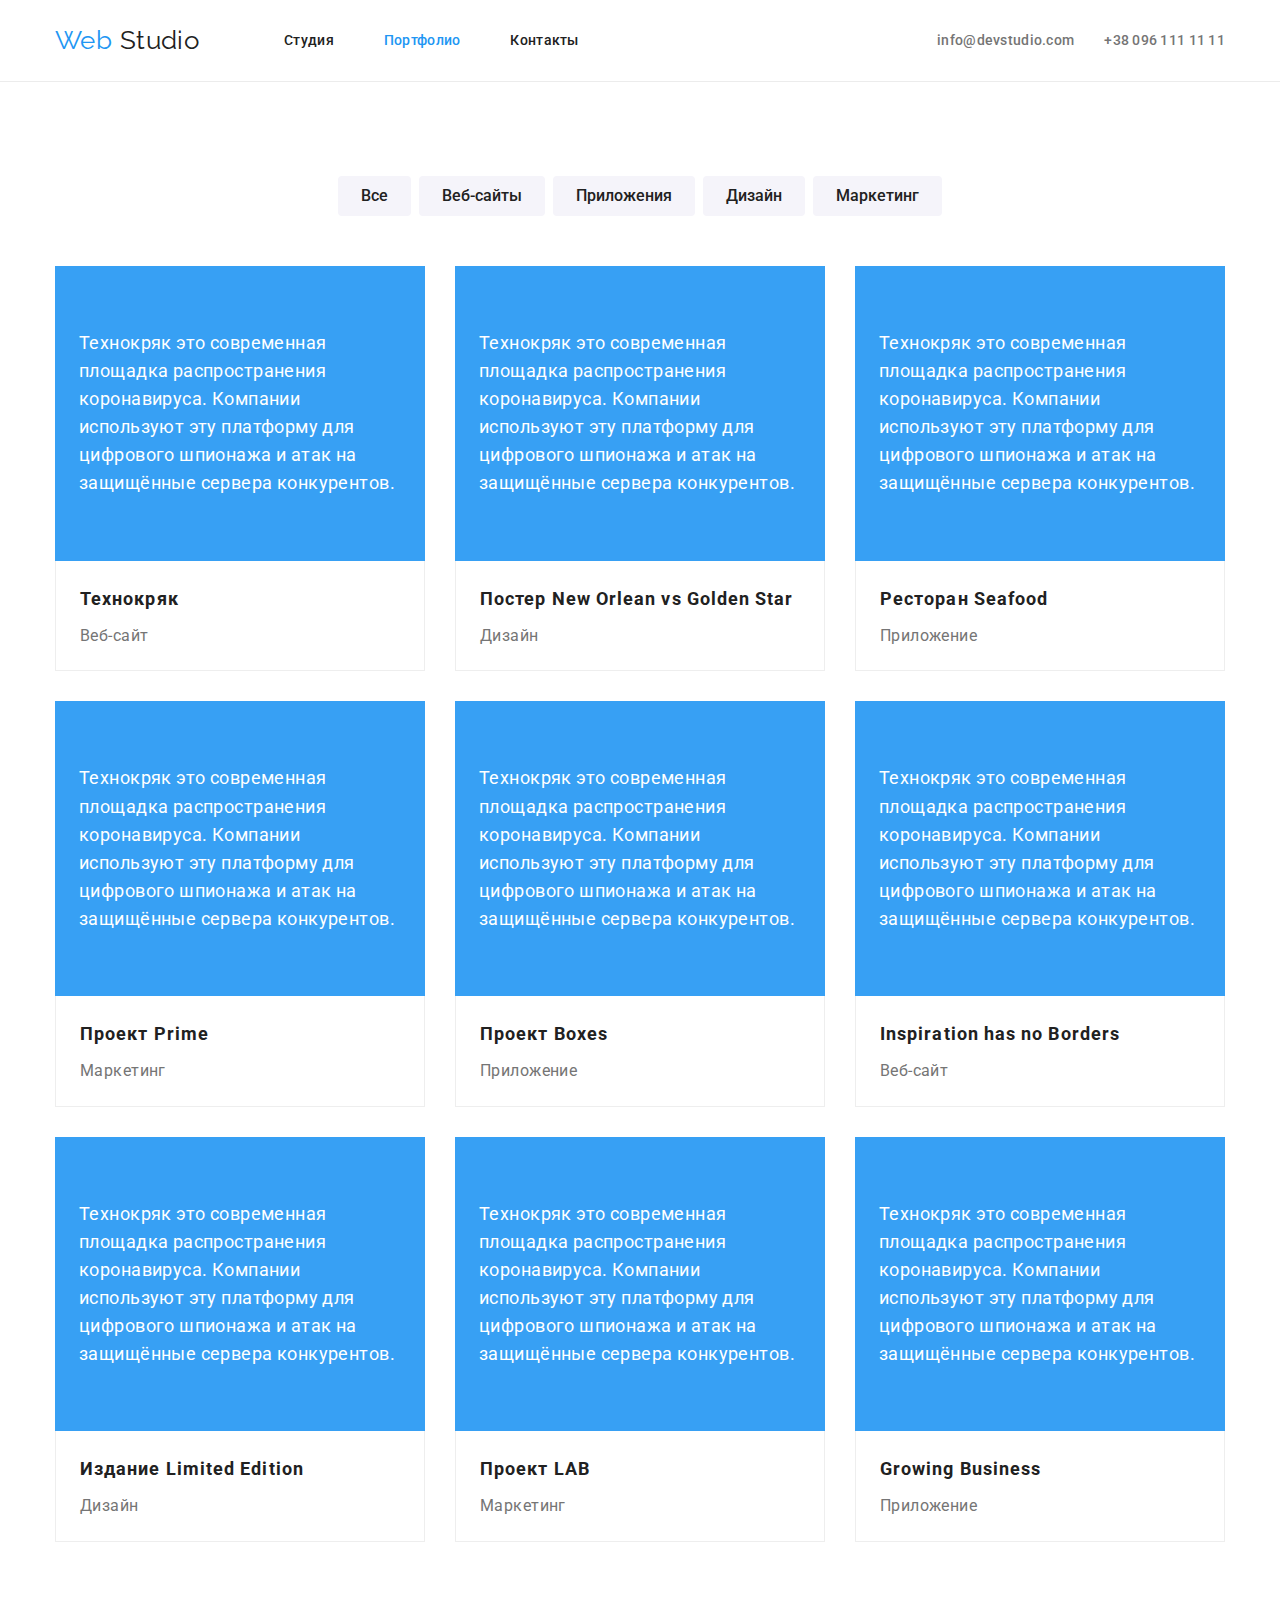
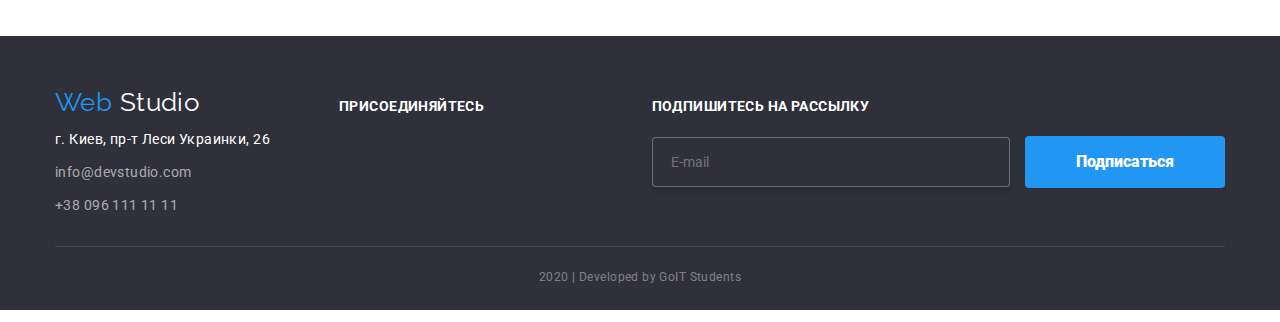
==== commit c35e7207: "заменены файлы на пофиксиные после проверки ДЗ-3" ====
--- a/portfolio.html
+++ b/portfolio.html
@@ -13,7 +13,7 @@
     <header class="section no-padding">
       <div class="container main-nav">
         <!-- <nav> -->
-          <a href="./index.html" class="logo">Web <span class="logo-span">Studio</span></a>
+          <a href="./index.html" class="logo logo-header">Web <span class="logo-span">Studio</span></a>
           <ul class="site-nav list">
             <li class="item"><a href="./index.html" class=" link">Студия</a></li>
             <li class="item"><a href="./portfolio.html" class="link current">Портфолио</a></li>
@@ -167,12 +167,9 @@
         <div class="footer-left">
           <a href="./index.html" class="logo logo-footer">Web <span class="logofooter-span">Studio</span></a>
           <address><p class="address">г. Киев, пр-т Леси Украинки, 26</p></address>
-          <p>
-            <a href="mailto:info@devstudio.com" class="footer-contact">info@devstudio.com</a>
-          </p>
-          <p>
-            <a href="tel:+380961111111" class="footer-contact">+38 096 111 11 11</a>
-          </p>
+          <a href="mailto:info@devstudio.com" class="footer-contact">info@devstudio.com</a>
+          <a href="tel:+380961111111" class="footer-contact">+38 096 111 11 11</a>
+         
         </div>
 
       
@@ -191,7 +188,7 @@
           </form>
           </div>
         </div>
-      <p class="developed list">2020 | Developed by GoIT Students</p>
+      <p class="developed">2020 | Developed by GoIT Students</p>
     </footer>
   </body>
 </html>
--- a/css/style.css
+++ b/css/style.css
@@ -37,6 +37,7 @@
   --border-input-email-shaddow: rgba(0, 0, 0, 0.15);
   --border-delimiter: rgba(255, 255, 255, 0.1);
   --border-portfolio-card: #eee;
+  --top-line: #ececec;
 
   }
   
@@ -55,8 +56,6 @@
   list-style: none;
   margin-top: 0;
   margin-bottom: 0;
-  margin-left: 0;
-  margin-right: 0;
   padding-left: 0;
 
   }
@@ -176,7 +175,7 @@
 .button.secondary {
   padding: 6px 22px;
   border-radius: 4px;
-  margin-bottom: 50px;
+
   margin-right: 8px;
 
   background-color: var(--secondary-bg-color);
@@ -223,16 +222,18 @@
 }
 .logo {
   display: block;
-  margin-top: 25px;
-  margin-bottom: 25px;
+
 
   color: var(--accent-color);
-
   font-family: raleway, sans-serif;
   font-size: 26px;
   line-height: 1.2;
 }
 
+.logo-header {
+  padding-top: 25px;
+  padding-bottom: 25px;
+}
 .logo  a{
   display: block;
 }
@@ -250,6 +251,7 @@
   padding-top: 32px;
   padding-bottom: 32px;
   
+  color: var(--title-text-color);
   letter-spacing: 0.02em;
   font-weight: 500;
 
@@ -295,11 +297,6 @@
 .contact + .contact {
   margin-left: 50px;
 }
-
-.link:visited,
-.current:visited {
-  color: var(--title-text-color);
-} 
 
 .site-nav .link:hover,
 .site-nav .link:focus {
@@ -432,7 +429,7 @@
 }
 
 .team-text {
-  padding-bottom: 16px;
+  margin-bottom: 16px;
 
   font-size: 16px;
   line-height: 1.19;
@@ -490,16 +487,17 @@
 }
 
 .footer-container {
+  padding-top: 48px;
   align-items: baseline;
   margin-bottom: 28px;
 
   display: flex;
   flex-direction: row;
-  justify-content: stretch;
+  justify-content: space-between;
 }
 
 .footer-left {
-  margin-top: 48px;
+
   margin-right: 69px;
 }
 
@@ -514,27 +512,15 @@
   flex-direction: column;
 }
 
-.footer-center,
-.footer-right {
-  margin-top: 56px;
- }
 .footer-contact {
   color: var(--prelast-text-color);
-
   line-height: 1.71;
 }
 
-.footer-left p {
-  margin-bottom: 9px;
-  margin-top: 0;
-}
-.footer-center p,
-.footer-right p {
-  margin-top: 0;
-}
 .footer-right {
-  /* margin-right: 93px;
-  width: calc((100% - 60px) / 2); */
+  margin-left: auto;
+  /* margin-right: 93px; */
+  /* width: calc((100% - 22px) / 2); */
 }
 
 .logo-footer {
@@ -548,8 +534,8 @@
 }
 .footer-p {
   margin-bottom: 21px;
-  color: var(--secondary-text-color);
-
+
+  color: var(--secondary-text-color);
   font-weight: 700;
   text-transform: uppercase;
 }
@@ -588,11 +574,16 @@
 
 /* Portfolio start*/
 
+.section.portfolio {
+  border-top: 1px solid var(--top-line);
+}
+
 .container-portfolio {
   /* background-color: teal; */
 }
 
 .filters {
+  margin-bottom: 50px;
   display: flex;
   justify-content: center;
 }
@@ -610,6 +601,7 @@
 } */
 
 .cover-p {
+  padding: 63px 24px;
   background-color: var(--background-blue);
   color: var(--secondary-text-color);
 
@@ -632,8 +624,6 @@
 }
 
 .project-group {
-  padding-bottom: 20px;
-
   color: var(--primary-text-color);
   font-size: 16px;
   line-height: 1.87;
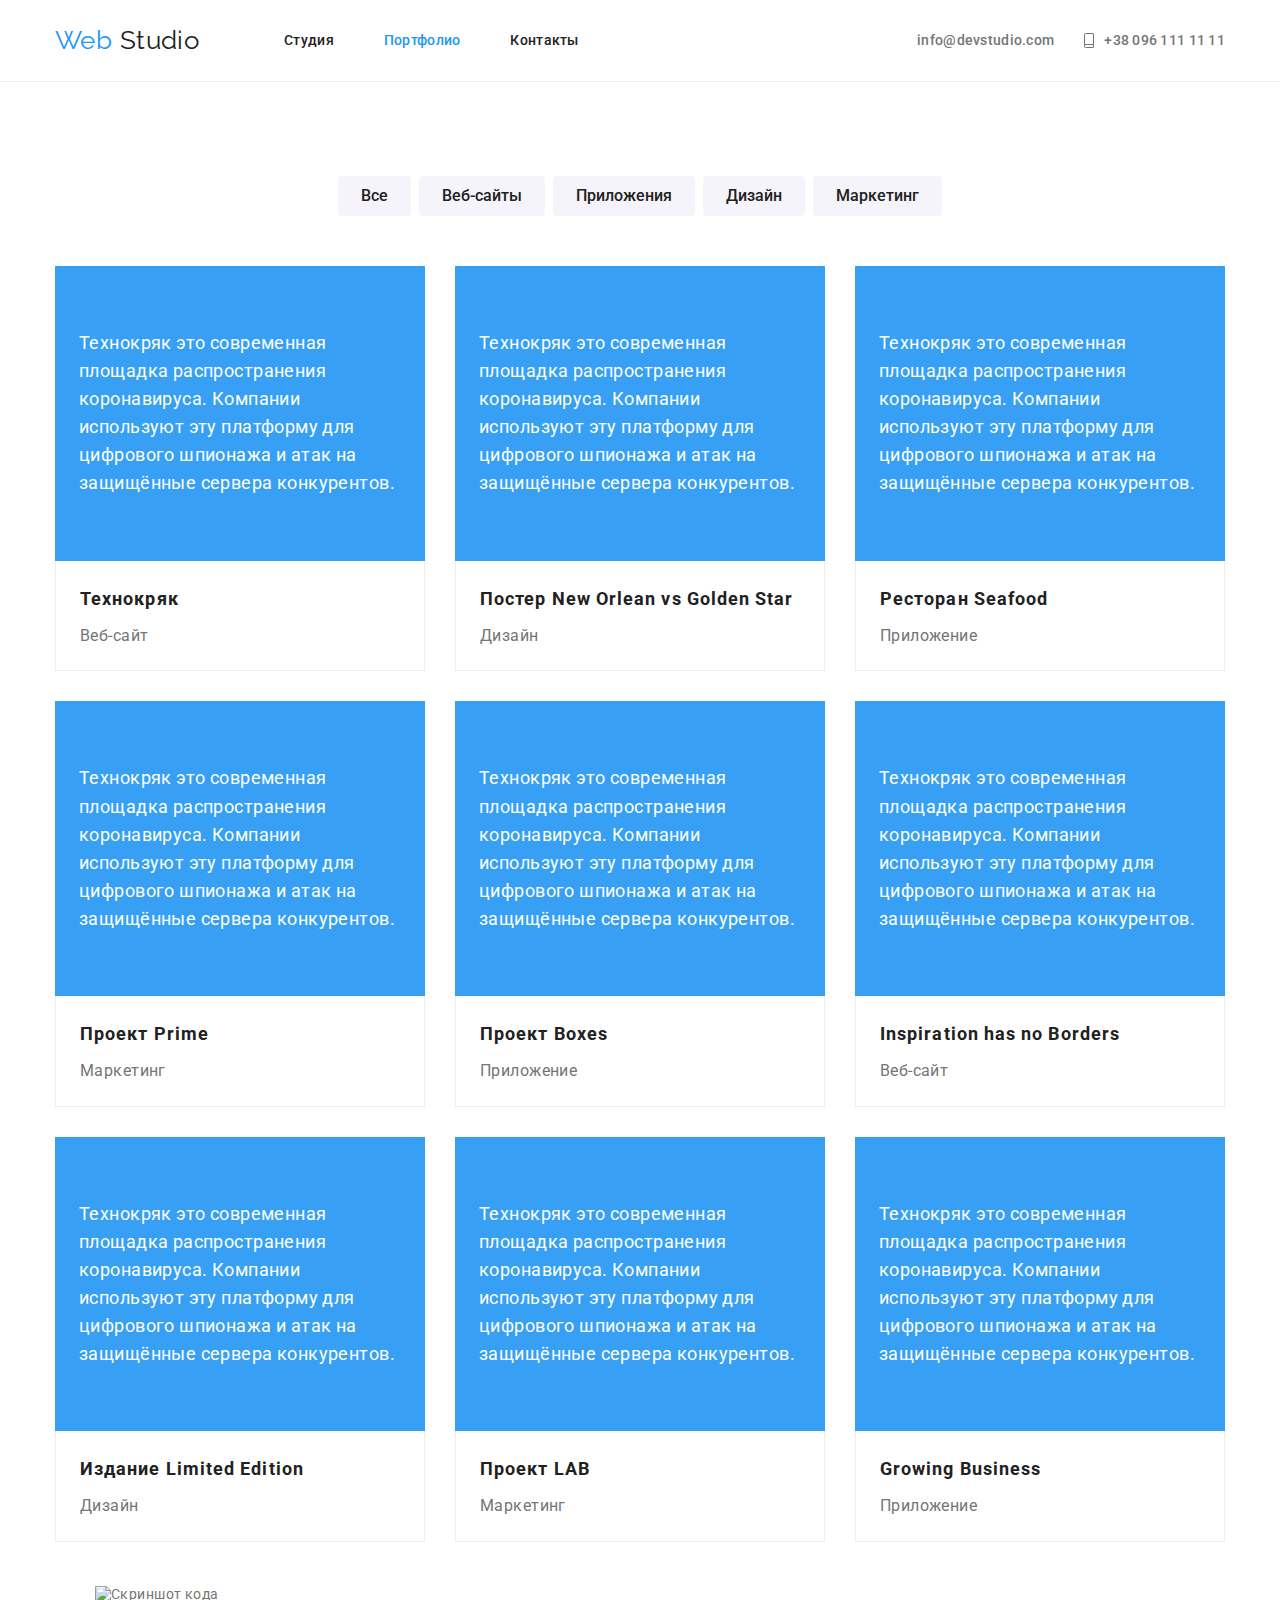
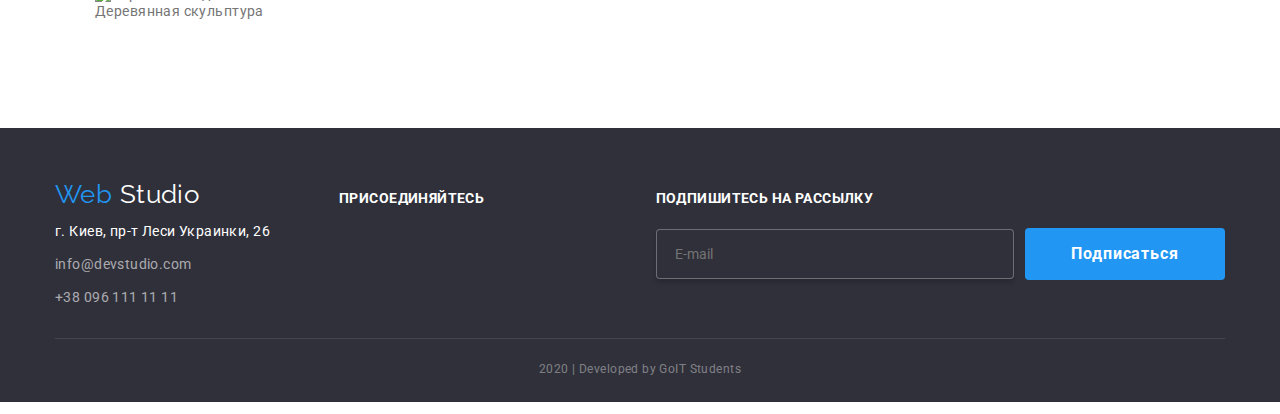
==== commit 6205eaaa: "Добавлены иконки соц сетей, стилизированы" ====
--- a/portfolio.html
+++ b/portfolio.html
@@ -147,6 +147,12 @@
 
            </a>
          </li>
+         <li>
+           <figure>
+              <img src="./images/portfolio/portfolio9.jpg" alt="Скриншот кода" width="370" class="project-img">
+          <figcaption>Деревянная скульптура</figcaption>
+            </figure>
+         </li>
        </ul>
       </div>
      </section>
--- a/css/style.css
+++ b/css/style.css
@@ -57,7 +57,8 @@
   margin-top: 0;
   margin-bottom: 0;
   padding-left: 0;
-
+  margin-left: 0;
+  margin-right: 0;
   }
 
 a {
@@ -173,14 +174,12 @@
 }
 
 .button.secondary {
+  margin-right: 8px;
   padding: 6px 22px;
   border-radius: 4px;
 
-  margin-right: 8px;
-
   background-color: var(--secondary-bg-color);
   color: var(--title-text-color);
-
   font-weight: 500;
   line-height: 1.62;
   text-align: center;
@@ -198,19 +197,32 @@
 }
 
 .button.submit {
-  margin-left: 12px;
-
+  display: inline-flex;
+  margin-left: 8px;
+  padding: 10px 28px;
   min-width: 200px;
+  align-items: center;
+
   background-color: var(--accent-color);
   color: var(--secondary-text-color);
-
-  font-weight: 900;
-  line-height: 1.88;
-}
-
-.kind-products {
-  line-height: 1.14;
-}
+  font-weight: 700;
+  line-height: 1.87;
+  letter-spacing: 0.06em;
+}
+
+.button.submit::after {
+  margin-left: 10px;
+  width: 24px;
+  height: 24px;
+  /* outline: 1px solid #fff; */
+  background-image: url('../images/icon-send.svg');
+  background-repeat: no-repeat;
+  content: "";
+}
+
+.button > .icon {
+
+ }
 
 /* Header */
 header {
@@ -268,6 +280,8 @@
   margin-left: 85px;
 }
 .contacts .item {
+  display: flex;
+  align-items: center;
   
   /* outline: 1px solid rgb(12, 12, 0);
   background-color: rgb(233, 212, 144); */
@@ -281,11 +295,16 @@
 }
 .contacts {
     display: flex;
+    flex-direction: row;
+    align-items: center;
+
     margin-left: auto;
 }
 
  .contact {
-  display: block;
+  display: inline-flex;
+  align-items: center;
+ 
   padding-top: 32px;
   padding-bottom: 32px;
 
@@ -298,6 +317,30 @@
   margin-left: 50px;
 }
 
+.contacts > .item::before {
+  margin-right: 10px;
+ 
+  content: "";
+  width: 16px;
+  height: 12px;
+
+}
+.contacts > .item:nth-child(1)::before {
+  width: 16px;
+  height: 12px;
+  /* background-image: url(../images/envelope.svg); */
+}
+
+.contacts > .item:nth-child(2)::before {
+  width: 10px;
+  height: 15px;
+  background-image: url(../images/phone.svg);
+}
+
+.contacts .link:hover::before {
+  color: var(--accent-color);
+}
+
 .site-nav .link:hover,
 .site-nav .link:focus {
   color: var(--accent-color);
@@ -314,26 +357,43 @@
 /* Hero */
 
 .hero {
-  background-color: var(--footer-bg-color);
   text-align: center;
 }
 
+.overlay {
+  display: flex;
+  align-items: center;
+  max-width: 1600px;
+  height: 600px;
+  margin-left: auto;
+  margin-right: auto;
+  outline: 1px solid green;
+  background-size: cover;
+  background-repeat: no-repeat;
+  background-position: center;
+
+  background-image: linear-gradient(
+    to right,
+    var(--background-grey), 
+    var(--background-grey)
+  ), 
+  url("../images/hero-img-s.jpg");
+}
+
 .hero-title {
+  margin-top: 0;
+  margin-bottom: 30px;
+
   color: var(--secondary-text-color);
-
   font-weight: 900;
   font-size: 44px;
   line-height: 1.36;
   text-align: center;
   letter-spacing: 0.06em;
   text-transform: uppercase;
-
-  margin-top: 0;
-  margin-bottom: 30px;
 }
 
 .button.hero {
-  
   background-color: var(--accent-color);
   color: var(--secondary-text-color);
 
@@ -341,6 +401,7 @@
   line-height: 1.87;
   letter-spacing: 0.06em;
 }
+
 
 /* Feature section */
 
@@ -380,6 +441,51 @@
   margin-right: 30px;
 }
 
+.feature-list > .item::before {
+  margin-bottom: 30px;
+  display: block;
+  content: "";
+  height: 120px;
+  
+  
+  background-color: var(--secondary-bg-color);
+  border-radius: 4px;
+  background-repeat: no-repeat;
+  background-position: center;
+}
+
+/* .feature-list > .item:nth-child(1)::before {
+  background-image: url(../images/feature-1.svg);
+}
+
+.feature-list > .item:nth-child(2)::before {
+  background-image: url(../images/feature-2.svg);
+}
+
+.feature-list > .item:nth-child(3)::before {
+  background-image: url(../images/feature-3.svg);
+}
+
+.feature-list > .item:nth-child(4)::before {
+  background-image: url(../images/feature-4.svg);
+} */
+
+.icon-antenna-1::before {
+  background-image: url(../images/feature-1.svg);
+}
+
+.icon-clock-1::before {
+  background-image: url(../images/feature-2.svg);
+}
+
+.icon-diagram-1::before {
+  background-image: url(../images/feature-3.svg);
+}
+
+.icon-astronaut-1::before {
+  background-image: url(../images/feature-4.svg);
+}
+
 .feature-list .item:nth-child(4n) {
   margin-right: 0;
 }
@@ -439,7 +545,44 @@
   background-color: var(--primary-bg-color);
   text-align: center;
 }
-
+.social-list {
+  display: flex;
+  justify-content: center;
+  padding-bottom: 24px;
+}
+.social-links:hover {
+/* fill: #fff; */
+}
+.social-links:not(:last-child) {
+  margin-right: 10px;
+  
+}
+.social-link:hover,
+.social-link:focus {
+  background-color: var(--accent-color);
+  /* fill: #fff; */
+}
+
+.social-link {
+  display: flex;
+  justify-content: center;
+  align-items: center;
+  border-radius: 50%;
+  width: 44px;
+  height: 44px;
+}
+
+.social-icon {
+  display: block;
+  --color1: #afb1b8;
+  width: 20px;
+  height: 20px;
+}
+
+.social-icon:hover {
+  fill: #fff;
+  color: #fff;
+}
 /* team-list */
 
 .team-list {
@@ -453,6 +596,7 @@
 .team-list .member:nth-child(4n) {
   margin-right: 0;
 }
+
 
 /* Clientes */
 .clients {
@@ -471,7 +615,40 @@
 
 .client .img {
   margin-bottom: 0;
-
+}
+
+.team-social {
+  padding: 0;
+  border: none;
+  fill: var(--accent-color);
+}
+.instagram-team {
+  width: 44px;
+  height: 44px;
+}
+
+.logo-list {
+  display: flex;
+  /* outline: 1px solid red; */
+}
+
+.logo-client {
+  width: 170px;
+  height: 90px;
+  /* outline: 1px solid green; */
+  border-radius: 4px;
+  border: 1px solid #AFB1B8;
+  padding: 20px 40px;
+}
+.logo-client:not(:last-child) {
+  margin-right: 30px;
+}
+.logo-client a {
+  display: block;
+}
+.logo1-icon {
+  width: 45px;
+  height: 50px;
 }
 
 /* Footer */
@@ -504,6 +681,16 @@
 .footer-center {
   margin-right: 93px;
 }
+
+.footer-center .social-link {
+  background-color: rgba(255, 255, 255, 0.1);
+}
+
+.footer-center .social-link:hover,
+.footer-center .social-link:focus {
+  background-color: var(--accent-color);
+}
+
 
 .footer-right,
 .footer-center,
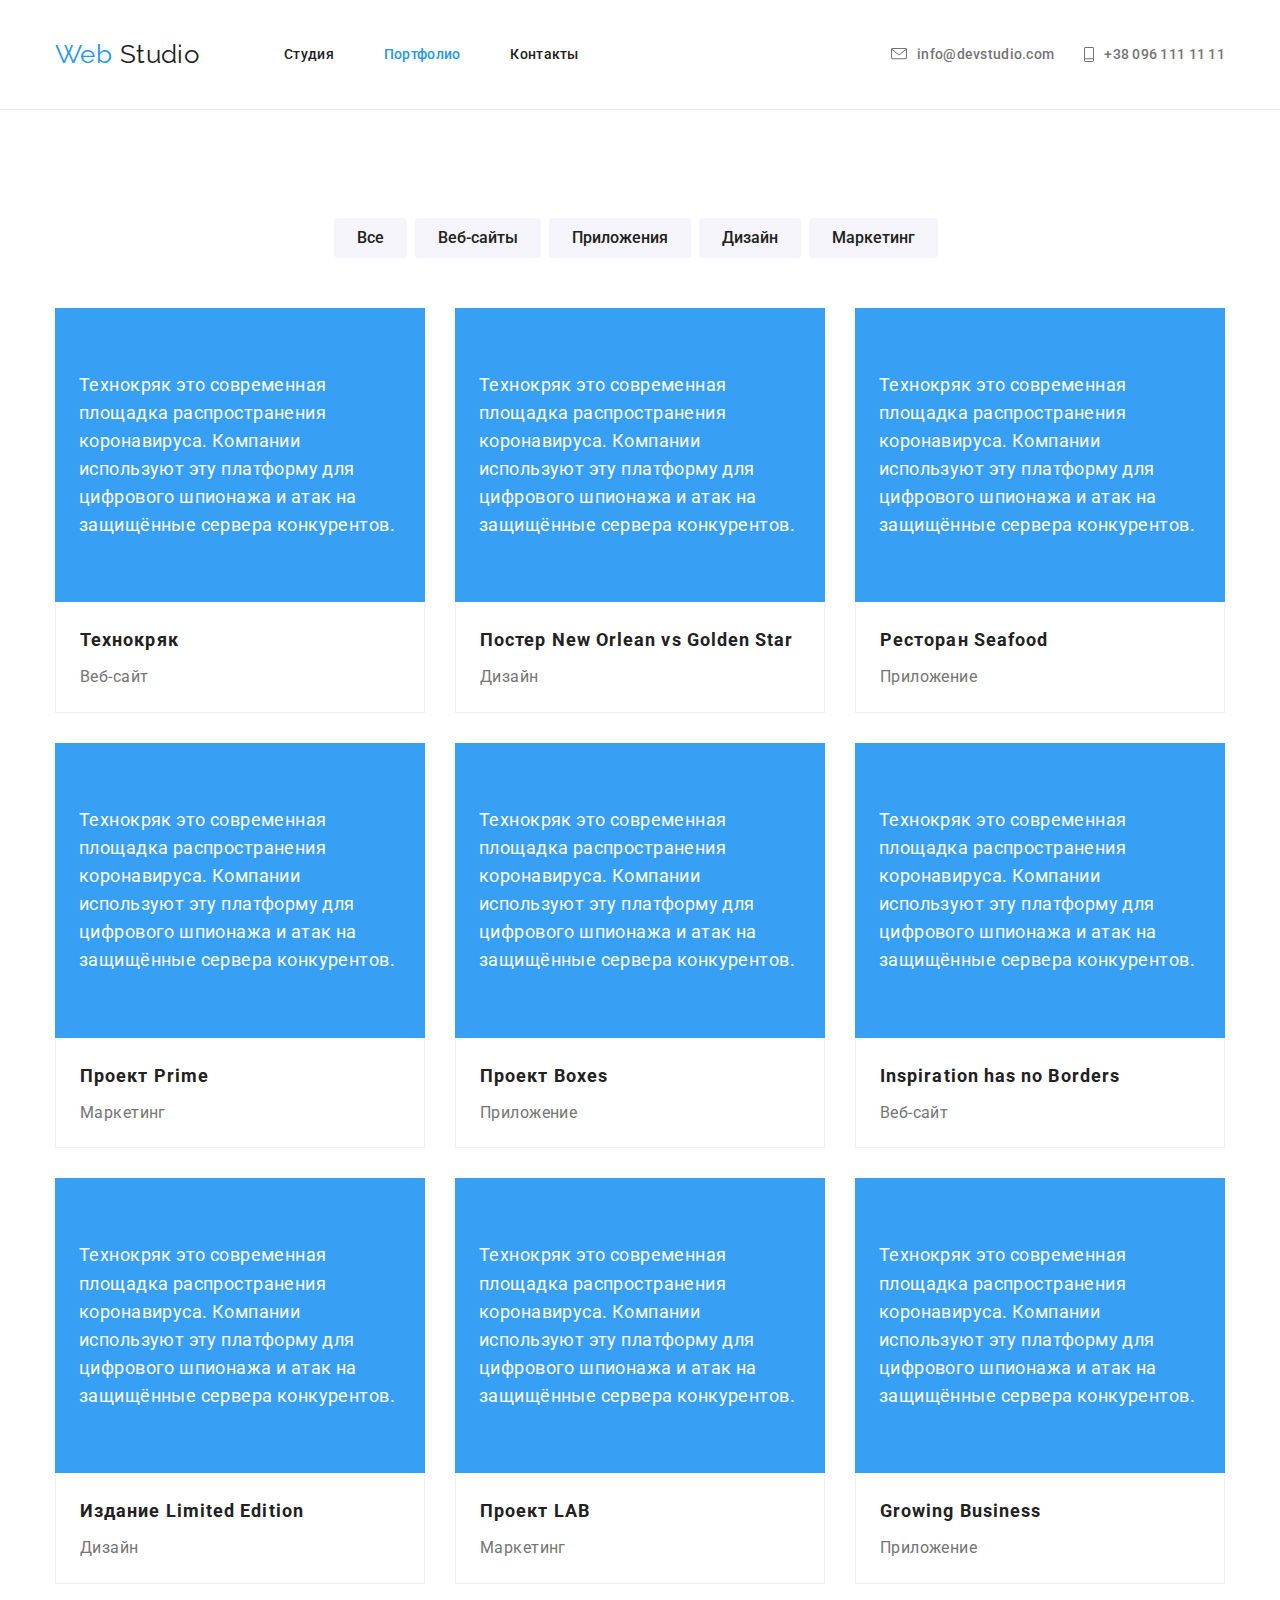
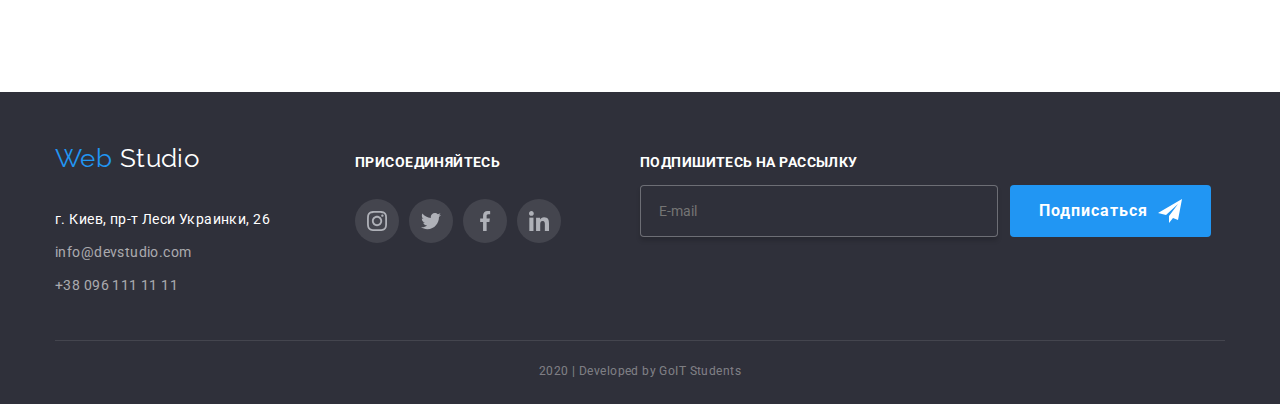
==== commit fc6b3192: "пофиксины issues,  выполнена дом работа №4" ====
--- a/portfolio.html
+++ b/portfolio.html
@@ -9,192 +9,203 @@
     <link rel="stylesheet" href="./css/style.css">
   </head>
   <body>
-
     <header class="section no-padding">
       <div class="container main-nav">
-        <!-- <nav> -->
+        <nav>
           <a href="./index.html" class="logo logo-header">Web <span class="logo-span">Studio</span></a>
           <ul class="site-nav list">
             <li class="item"><a href="./index.html" class=" link">Студия</a></li>
             <li class="item"><a href="./portfolio.html" class="link current">Портфолио</a></li>
-            <li class="item"><a href="" class="link">Контакты</a></li>
-          </ul>
-        
+            <li class="item"><a href="#" class="link">Контакты</a></li>
+          </ul>
+        </nav>
         <ul class="contacts list">
           <li class="item">
             <a href="mailto:info@devstudio.com" class="contact">
-              <!-- <img src="./images/mail.svg" alt="Напишите нам письмо" class="site-nav"/> -->
+              <svg width="16" height="12" viewBox="0 0 16 12" fill="none" xmlns="http://www.w3.org/2000/svg">
+                <path
+                  d="M14.5 0H1.50001C0.672854 0 0 0.628107 0 1.40026V9.80173C0 10.5739 0.672854 11.202 1.50001 11.202H14.5C15.3271 11.202 16 10.5739 16 9.80173V1.40026C16 0.628107 15.3271 0 14.5 0ZM14.5 0.933493C14.5679 0.933493 14.6325 0.94665 14.6916 0.969628L8 6.38361L1.30833 0.969628C1.36742 0.946681 1.43204 0.933493 1.49998 0.933493H14.5ZM14.5 10.2685H1.50001C1.22414 10.2685 0.999996 10.0593 0.999996 9.80169V1.95587L7.67236 7.35402C7.76661 7.43013 7.8833 7.46798 8 7.46798C8.1167 7.46798 8.23339 7.43016 8.32764 7.35402L15 1.95587V9.80173C15 10.0593 14.7759 10.2685 14.5 10.2685Z" />
+              </svg>
               info@devstudio.com
             </a>
           </li>
           <li class="item">
             <a href="tel:+380961111111" class="contact">
-              <!-- <img src="./images/phone.svg" alt="Позвоните нам" class="site-nav"/> -->
+              <svg width="10" height="15" viewBox="0 0 10 15" fill="none" xmlns="http://www.w3.org/2000/svg">
+                <path
+                  d="M8.5 0H1.5C0.672848 0 0 0.628103 0 1.40025V13.5357C0 14.3079 0.672848 14.936 1.5 14.936H8.5C9.32715 14.936 10 14.3079 10 13.5357V1.40025C10 0.628103 9.32715 0 8.5 0ZM1.5 0.933498H8.5C8.77588 0.933498 9 1.14271 9 1.40025V11.202H1V1.40025C1 1.14271 1.22412 0.933498 1.5 0.933498ZM8.5 14.0025H1.5C1.22412 14.0025 1 13.7933 1 13.5357V12.1355H9V13.5357C9 13.7933 8.77588 14.0025 8.5 14.0025Z" />
+              </svg>
               +38 096 111 11 11
             </a>
           </li>
         </ul>
-        <!-- </nav> -->
       </div>
-     
     </header>
-  
     <main>
      <section class="section portfolio">
       <div class="container-portfolio container">
         <h1 class="is-hidden">Портфолио</h1>
-        <div class="filters">
-         <button type="button" class="button secondary filter-button">Все</button>
-         <button type="button" class="button secondary filter-button">Веб-сайты</button>
-         <button type="button" class="button secondary filter-button">Приложения</button>
-         <button type="button" class="button secondary filter-button">Дизайн</button>
-         <button type="button" class="button secondary filter-button">Маркетинг</button>
+        <div>
+          <ul class="list filters">
+            <li><button type="button" class="button secondary filter-button">Все</button></li>
+            <li><button type="button" class="button secondary filter-button">Веб-сайты</button></li>
+            <li><button type="button" class="button secondary filter-button">Приложения</button></li>
+            <li><button type="button" class="button secondary filter-button">Дизайн</button></li>
+            <li><button type="button" class="button secondary filter-button">Маркетинг</button></li>
+          </ul>
        </div>
        <ul class="list portfolio-list">
          <li class="item">
            <a href="" class="project-link">
              <img src="./images/portfolio/portfolio1.jpg" alt="" width="370" class="project-img">
-             <p class="cover-p list">Технокряк это современная площадка распространения коронавируса. Компании используют эту платформу для цифрового шпионажа и атак на защищённые сервера конкурентов.</p>
-             <div class="cart-content">
-              <h2 class="project-title list">Технокряк</h2>
-              <p class="project-group list">Веб-сайт</p>
+             <p class="cover-text title-reset">Технокряк это современная площадка распространения коронавируса. Компании используют эту платформу для цифрового шпионажа и атак на защищённые сервера конкурентов.</p>
+             <div class="cart-content">
+              <h2 class="project-title title-reset">Технокряк</h2>
+              <p class="project-group title-reset">Веб-сайт</p>
+             </div>
+            </a>
+         </li>
+         <li class="item">
+           <a href="" class="project-link">
+             <img src="./images/portfolio/portfolio2.jpg" alt="" width="370" class="project-img">
+             <p class="cover-text title-reset">Технокряк это современная площадка распространения коронавируса. Компании используют эту платформу для цифрового шпионажа и атак на защищённые сервера конкурентов.</p>
+             <div class="cart-content">
+             <h2 class="project-title title-reset">Постер New Orlean vs Golden Star</h2>
+             <p class="project-group title-reset">Дизайн</p>
+              </div>
+            </a>
+         </li>
+         <li class="item">
+           <a href="">
+             <img src="./images/portfolio/portfolio3.jpg" alt="" width="370" class="project-img">
+             <p class="cover-text title-reset">Технокряк это современная площадка распространения коронавируса. Компании используют эту платформу для цифрового шпионажа и атак на защищённые сервера конкурентов.</p>
+             <div class="cart-content">
+             <h2 class="project-title title-reset">Ресторан Seafood</h2>
+              <p class="project-group title-reset">Приложение</p>
+            </div>
+           </a>
+         </li>
+         <li class="item">
+           <a href="">
+             <img src="./images/portfolio/portfolio4.jpg" alt="" width="370" class="project-img">
+             <p class="cover-text title-reset">Технокряк это современная площадка распространения коронавируса. Компании используют эту платформу для цифрового шпионажа и атак на защищённые сервера конкурентов.</p>
+             <div class="cart-content">
+             <h2 class="project-title title-reset">Проект Prime</h2>
+             <p class="project-group title-reset">Маркетинг</p>
+              </div>
+            </a>
+         </li>
+         <li class="item">
+           <a href="">
+             <img src="./images/portfolio/portfolio5.jpg" alt="" width="370" class="project-img">
+             <p class="cover-text title-reset">Технокряк это современная площадка распространения коронавируса. Компании используют эту платформу для цифрового шпионажа и атак на защищённые сервера конкурентов.</p>
+             <div class="cart-content">
+             <h2 class="project-title title-reset">Проект Boxes</h2>
+              <p class="project-group title-reset">Приложение</p>
+            </div>
+           </a>
+         </li>
+         <li class="item">
+           <a href="">
+             <img src="./images/portfolio/portfolio6.jpg" alt="" width="370" class="project-img">
+             <p class="cover-text title-reset">Технокряк это современная площадка распространения коронавируса. Компании используют эту платформу для цифрового шпионажа и атак на защищённые сервера конкурентов.</p>
+             <div class="cart-content">
+             <h2 class="project-title title-reset">Inspiration has no Borders</h2>
+             <p class="project-group title-reset">Веб-сайт</p>
+              </div>
+            </a>
+         </li>
+         <li class="item">
+           <a href="">
+             <img src="./images/portfolio/portfolio7.jpg" alt="" width="370" class="project-img">
+             <p class="cover-text title-reset">Технокряк это современная площадка распространения коронавируса. Компании используют эту платформу для цифрового шпионажа и атак на защищённые сервера конкурентов.</p>
+             <div class="cart-content">
+              <h2 class="project-title title-reset">Издание Limited Edition</h2>
+              <p class="project-group title-reset">Дизайн</p>
              </div>
              
            </a>
          </li>
          <li class="item">
-           <a href="" class="project-link">
-             <img src="./images/portfolio/portfolio2.jpg" alt="" width="370" class="project-img">
-             <p class="cover-p list">Технокряк это современная площадка распространения коронавируса. Компании используют эту платформу для цифрового шпионажа и атак на защищённые сервера конкурентов.</p>
-             <div class="cart-content">
-             <h2 class="project-title list">Постер New Orlean vs Golden Star</h2>
-             <p class="project-group list">Дизайн</p>
-              </div>
-            </a>
-         </li>
-         <li class="item">
-           <a href="">
-             <img src="./images/portfolio/portfolio3.jpg" alt="" width="370" class="project-img">
-             <p class="cover-p list">Технокряк это современная площадка распространения коронавируса. Компании используют эту платформу для цифрового шпионажа и атак на защищённые сервера конкурентов.</p>
-             <div class="cart-content">
-             <h2 class="project-title list">Ресторан Seafood</h2>
-              <p class="project-group list">Приложение</p>
-            </div>
-
-           </a>
-         </li>
-         <li class="item">
-           <a href="">
-             <img src="./images/portfolio/portfolio4.jpg" alt="" width="370" class="project-img">
-             <p class="cover-p list">Технокряк это современная площадка распространения коронавируса. Компании используют эту платформу для цифрового шпионажа и атак на защищённые сервера конкурентов.</p>
-             <div class="cart-content">
-             <h2 class="project-title list">Проект Prime</h2>
-             <p class="project-group list">Маркетинг</p>
-              </div>
-            </a>
-         </li>
-         <li class="item">
-           <a href="">
-             <img src="./images/portfolio/portfolio5.jpg" alt="" width="370" class="project-img">
-             <p class="cover-p list">Технокряк это современная площадка распространения коронавируса. Компании используют эту платформу для цифрового шпионажа и атак на защищённые сервера конкурентов.</p>
-             <div class="cart-content">
-             <h2 class="project-title list">Проект Boxes</h2>
-              <p class="project-group list">Приложение</p>
-            </div>
-           </a>
-         </li>
-         <li class="item">
-           <a href="">
-             <img src="./images/portfolio/portfolio6.jpg" alt="" width="370" class="project-img">
-             <p class="cover-p list">Технокряк это современная площадка распространения коронавируса. Компании используют эту платформу для цифрового шпионажа и атак на защищённые сервера конкурентов.</p>
-             <div class="cart-content">
-             <h2 class="project-title list">Inspiration has no Borders</h2>
-             <p class="project-group list">Веб-сайт</p>
-              </div>
-            </a>
-         </li>
-         
-         <li class="item">
-           <a href="">
-             <img src="./images/portfolio/portfolio7.jpg" alt="" width="370" class="project-img">
-             <p class="cover-p list">Технокряк это современная площадка распространения коронавируса. Компании используют эту платформу для цифрового шпионажа и атак на защищённые сервера конкурентов.</p>
-             <div class="cart-content">
-              <h2 class="project-title list">Издание Limited Edition</h2>
-              <p class="project-group list">Дизайн</p>
-             </div>
-             
-           </a>
-         </li>
-         <li class="item">
            <a href="">
              <img src="./images/portfolio/portfolio8.jpg" alt="" width="370" class="project-img">
-             <p class="cover-p list">Технокряк это современная площадка распространения коронавируса. Компании используют эту платформу для цифрового шпионажа и атак на защищённые сервера конкурентов.</p>
-             <div class="cart-content">
-             <h2 class="project-title list">Проект LAB</h2>
-             <p class="project-group list">Маркетинг</p>
-              </div>
-            </a>
-         </li>
-         
+             <p class="cover-text title-reset">Технокряк это современная площадка распространения коронавируса. Компании используют эту платформу для цифрового шпионажа и атак на защищённые сервера конкурентов.</p>
+             <div class="cart-content">
+             <h2 class="project-title title-reset">Проект LAB</h2>
+             <p class="project-group title-reset">Маркетинг</p>
+              </div>
+            </a>
+         </li>
          <li class="item">
            <a href="">
              <img src="./images/portfolio/portfolio9.jpg" alt="" width="370" class="project-img">
-             <p class="cover-p list">Технокряк это современная площадка распространения коронавируса. Компании используют эту платформу для цифрового шпионажа и атак на защищённые сервера конкурентов.</p>
-             <div class="cart-content">
-             <h2 class="project-title list">Growing Business</h2>
-              <p class="project-group list">Приложение</p>
+             <p class="cover-text title-reset">Технокряк это современная площадка распространения коронавируса. Компании используют эту платформу для цифрового шпионажа и атак на защищённые сервера конкурентов.</p>
+             <div class="cart-content">
+             <h2 class="project-title title-reset">Growing Business</h2>
+              <p class="project-group title-reset">Приложение</p>
            </div>
-
-           </a>
-         </li>
-         <li>
-           <figure>
-              <img src="./images/portfolio/portfolio9.jpg" alt="Скриншот кода" width="370" class="project-img">
-          <figcaption>Деревянная скульптура</figcaption>
-            </figure>
+           </a>
          </li>
        </ul>
       </div>
      </section>
-      
-      
-      
-      
-      
-      
-      
-
-
     </main>
-
-
     <footer>
       <div class="container footer-container">
         <div class="footer-left">
-          <a href="./index.html" class="logo logo-footer">Web <span class="logofooter-span">Studio</span></a>
-          <address><p class="address">г. Киев, пр-т Леси Украинки, 26</p></address>
-          <a href="mailto:info@devstudio.com" class="footer-contact">info@devstudio.com</a>
-          <a href="tel:+380961111111" class="footer-contact">+38 096 111 11 11</a>
-         
+          <a href="./index.html" class="logo logo-footer">Web <span class="logofooter-cell">Studio</span></a>
+          <ul class="list">
+            <li class="footer-address-item">
+              <address>
+                <p class="address">г. Киев, пр-т Леси Украинки, 26</p>
+              </address>
+            </li>
+            <li class="footer-address-item"><a href="mailto:info@devstudio.com"
+                class="footer-contact">info@devstudio.com</a></li>
+            <li class="footer-address-item"><a href="tel:+380961111111" class="footer-contact">+38 096 111 11 11</a></li>
+          </ul>
         </div>
-
-      
         <div class="footer-center">
-          <p class="footer-p">присоединяйтесь</p>
-          <a href="" aria-label="Ссылка на Инстаграм"></a>
-          <a href="" aria-label="Ссылка на Твиттер"></a>
-          <a href="" aria-label="Ссылка на Фейсбук"></a>
-          <a href="" aria-label="Ссылка на ЛинкидИн"></a>
-        </div>  
-          <div class="footer-right">
-            <p class="footer-p">Подпишитесь на рассылку</p>
+          <p class="footer-title">присоединяйтесь</p>
+          <ul class="list social-list">
+            <li class="social-item">
+              <a href="https://www.instagram.com/" aria-label="Ссылка на Инстаграм" class="social-link">
+                <svg class="social-icon">
+                  <use href="./images/social/team-social/social-sprite.svg#icon-instagram"></use>
+                </svg></a>
+            </li>
+            <li class="social-item">
+              <a href="#" aria-label="Ссылка на Твиттер" class="social-link">
+                <svg class="social-icon">
+                  <use href="./images/social/team-social/social-sprite.svg#icon-twitter"></use>
+                </svg></a>
+            </li>
+            <li class="social-item">
+              <a href="#" aria-label="Ссылка на Фейсбук" class="social-link">
+                <svg class="social-icon">
+                  <use href="./images/social/team-social/social-sprite.svg#icon-facebook"></use>
+                </svg>
+              </a>
+            </li>
+            <li class="social-item">
+              <a href="#" aria-label="Ссылка на ЛинкидИн" class="social-link">
+                <svg class="social-icon">
+                  <use href="./images/social/team-social/social-sprite.svg#icon-linkedin"></use>
+                </svg>
+              </a>
+            </li>
+          </ul>
+        </div>
+        <div class="footer-right">
+          <p class="footer-title">Подпишитесь на рассылку</p>
           <form class="form">
-            <input type="text" name="email" placeholder="E-mail" class="border-input">  
-            <input type="submit" value="Подписаться" class="button submit">
+            <input type="text" name="email" placeholder="E-mail" class="border-input" />
+            <a href="#" class="button submit"> Подписаться</a>
+            <!-- <input type="submit" value="Подписаться" class="button submit icon"> -->
           </form>
-          </div>
         </div>
-      <p class="developed">2020 | Developed by GoIT Students</p>
+      </div>
+      <p class="developed title-reset">2020 | Developed by GoIT Students</p>
     </footer>
   </body>
 </html>
--- a/css/style.css
+++ b/css/style.css
@@ -1,26 +1,3 @@
-/* Primary bg #E5E5E5
-/* Secondary bg #E5E5E5 */
-/* h1 #212121
-p #757575;
-кнопки текст color: #FFFFFF и color: #212121
-фон кнопки #2196F3;
-Corner Radius: 4px
-
-цвет при наведении на карточку rgba(33, 150, 243, 0.9) */
-/* html {
-  box-sizing: border-box;
-}
-*,
-*::before,
-*::after {
-  box-sizing: inherit;
-}
-img {
-  display: block;
-  max-width: 100%;
-  height: auto;
-} */
-
 :root {
   --primary-text-color: #757575;
   --title-text-color: #212121;
@@ -38,53 +15,46 @@
   --border-delimiter: rgba(255, 255, 255, 0.1);
   --border-portfolio-card: #eee;
   --top-line: #ececec;
-
-  }
+}
   
 body {
   color: var(--primary-text-color);
-
   font-family: 'Roboto', sans-serif;
   font-size: 14px;
   line-height: 1.2;
   letter-spacing: 0.03em;
-
   margin: 0;
 }
 
 .list {
   list-style: none;
-  margin-top: 0;
-  margin-bottom: 0;
   padding-left: 0;
   margin-left: 0;
   margin-right: 0;
-  }
+}
+
+.title-reset {
+  margin-top: 0;
+  margin-bottom: 0;
+}
 
 a {
   text-decoration: none;
-  
 }
 
 .section {
   /* outline: 2px solid red; */
-  padding: 94px 0px;
+  padding: 94px 0;
 }
 
 .container {
   margin-left: auto;
   margin-right: auto;
-  width: 1200px;
+  width: 100%;
+  max-width: 1200px;
   padding-left: 15px;
   padding-right: 15px;
-
   /* outline: 1px solid green; */
-
-}
-
-header .section {
-  padding-top: 25px;
-  padding-bottom: 25px;
 }
 
 .no-padding {
@@ -92,13 +62,10 @@
   padding-bottom: 0;
 }
 
-
-
 /* Title */
 
 h1, h2, h3, h4, h5, h6 {
   color: var(--title-text-color);
-
   font-weight: 700;
 }
 
@@ -122,7 +89,6 @@
 
   color: var(--secondary-text-color);
   background-color: var(--background-grey);
-
   text-transform: uppercase;
   text-align: center;
 }
@@ -133,27 +99,22 @@
   text-align: center;
 }
 
-
- 
 /* Text */
 
 .section-text{
   line-height: 1.71;
 }
 
-
 /* Button */
 
 .button {
-  color: var(--title-text-color);
-  background-color: var(--filter-bg-color);
-
   display: inline-block;
-  /* min-width: 200px; */
   border-radius: 4px;
   border: 1px solid transparent;
   padding: 10px 32px;
 
+  color: var(--title-text-color);
+  background-color: var(--filter-bg-color);
   font-family: inherit;
   font-weight: 500;
   font-size: 16px;
@@ -165,7 +126,6 @@
 button:focus {
   color: var(--secondary-text-color);
   background-color: var(--accent-color);
-  
 }
 
 .button.primary {
@@ -193,12 +153,11 @@
 .button.secondary:focus {
  background-color: var(--accent-color);
  color: var(--secondary-text-color);
-
 }
 
 .button.submit {
   display: inline-flex;
-  margin-left: 8px;
+  margin-left: 12px;
   padding: 10px 28px;
   min-width: 200px;
   align-items: center;
@@ -220,21 +179,21 @@
   content: "";
 }
 
-.button > .icon {
-
- }
-
 /* Header */
+
 header {
   margin: 0;
 }
 .main-nav {
   display: flex;
+}
+.main-nav nav{
+  display: flex;
   align-items: center;
 }
+
 .logo {
   display: block;
-
 
   color: var(--accent-color);
   font-family: raleway, sans-serif;
@@ -246,6 +205,7 @@
   padding-top: 25px;
   padding-bottom: 25px;
 }
+
 .logo  a{
   display: block;
 }
@@ -254,7 +214,7 @@
   color: var(--title-text-color);
 }
 
-.logofooter-span {
+.logofooter-cell {
   color: var(--secondary-text-color);
 }
 
@@ -266,7 +226,6 @@
   color: var(--title-text-color);
   letter-spacing: 0.02em;
   font-weight: 500;
-
   /* outline: 1px solid rgb(12, 12, 0);
   background-color: rgb(233, 212, 144); */
 }
@@ -279,13 +238,7 @@
   display: flex;
   margin-left: 85px;
 }
-.contacts .item {
-  display: flex;
-  align-items: center;
-  
-  /* outline: 1px solid rgb(12, 12, 0);
-  background-color: rgb(233, 212, 144); */
-}
+
 .site-nav .item + .item {
   margin-left: 50px;
 }
@@ -293,65 +246,52 @@
 .contacts .item + .item {
   margin-left: 30px;
 }
+
 .contacts {
     display: flex;
-    flex-direction: row;
+    flex-wrap: wrap;
     align-items: center;
-
     margin-left: auto;
 }
 
  .contact {
   display: inline-flex;
   align-items: center;
- 
-  padding-top: 32px;
-  padding-bottom: 32px;
+  padding-top: 12px;
+  padding-bottom: 12px;
 
   color: var(--primary-text-color);
   font-weight: 500;
   letter-spacing: 0.02em;
   text-decoration: none;
 }
+
 .contact + .contact {
   margin-left: 50px;
 }
 
-.contacts > .item::before {
+.contact svg {
   margin-right: 10px;
- 
-  content: "";
-  width: 16px;
-  height: 12px;
-
-}
-.contacts > .item:nth-child(1)::before {
-  width: 16px;
-  height: 12px;
-  /* background-image: url(../images/envelope.svg); */
-}
-
-.contacts > .item:nth-child(2)::before {
-  width: 10px;
-  height: 15px;
-  background-image: url(../images/phone.svg);
-}
-
-.contacts .link:hover::before {
-  color: var(--accent-color);
+  fill: currentColor;
+}
+
+.contacts .contact:hover,
+.contacts .contact:focus {
+  fill: var(--accent-color);
 }
 
 .site-nav .link:hover,
 .site-nav .link:focus {
   color: var(--accent-color);
 }
+
 a.link.current      {
-color: var(--accent-color);
+  color: var(--accent-color);
 }
 
 .contacts .contact:hover,
 .contacts .contact:focus {
-color: var(--accent-color);
+  color: var(--accent-color);
 }
 
 /* Hero */
@@ -371,7 +311,6 @@
   background-size: cover;
   background-repeat: no-repeat;
   background-position: center;
-
   background-image: linear-gradient(
     to right,
     var(--background-grey), 
@@ -402,12 +341,9 @@
   letter-spacing: 0.06em;
 }
 
-
 /* Feature section */
 
 .feature-section {
-  /* margin-top: 90px;
-  margin-bottom: 90px; */
   border-bottom: 1px solid var(--border-delimiter);
 }
 
@@ -424,11 +360,13 @@
   margin-top: 0;
   margin-bottom: 0;
 }
+
 ul .feature.list {
   padding-left: 0;
 }
 
 /* Feature-list */
+
 .feature-list {
   display: flex;
   flex-wrap: wrap;
@@ -447,7 +385,6 @@
   content: "";
   height: 120px;
   
-  
   background-color: var(--secondary-bg-color);
   border-radius: 4px;
   background-repeat: no-repeat;
@@ -491,6 +428,7 @@
 }
 
 /* Our-products */
+
 .our-products {
   display: flex;
   flex-wrap: wrap;
@@ -511,18 +449,22 @@
   display: block;
 }
 
-
 /* Team */
-.section-team {
+
+.team {
   background-color: var(--secondary-bg-color);
 }
 
-.section-team img {
-  margin: 0 0 30px 0;
+.team-content {
+  padding: 30px 32px 24px;
+}
+
+.team img {
+  margin: 0;
+  max-width: 100%
 }
 
 .team-member h3{
-  
   margin-top: 0;
   margin-bottom: 10px;
 
@@ -542,25 +484,31 @@
 }
 
 .member {
+  /* width: calc((100% - 30px * 3) / 4); */
+  width: 270px;
   background-color: var(--primary-bg-color);
   text-align: center;
-}
+
+  box-shadow: 0 4px 4px rgba(0, 0, 0, 0.25);
+}
+
 .social-list {
   display: flex;
-  justify-content: center;
-  padding-bottom: 24px;
-}
-.social-links:hover {
-/* fill: #fff; */
-}
-.social-links:not(:last-child) {
+  flex-wrap: wrap;
+}
+
+.social-item:not(:last-child) {
   margin-right: 10px;
-  
-}
+}
+
 .social-link:hover,
 .social-link:focus {
   background-color: var(--accent-color);
-  /* fill: #fff; */
+  fill: #fff;
+}
+
+.social-link:hover .social-icon {
+  fill: #fff;
 }
 
 .social-link {
@@ -574,21 +522,22 @@
 
 .social-icon {
   display: block;
-  --color1: #afb1b8;
+  fill: #afb1b8;
   width: 20px;
   height: 20px;
 }
 
 .social-icon:hover {
   fill: #fff;
-  color: #fff;
-}
+}
+
 /* team-list */
 
 .team-list {
   display: flex;
   flex-wrap: wrap;
 }
+
 .team-list .member {
   margin-right: 30px;
 }
@@ -597,89 +546,73 @@
   margin-right: 0;
 }
 
-
 /* Clientes */
-.clients {
-  display: flex;
-  flex-wrap: wrap;
-}
-
-.clients .client {
-  width: calc ((100% - 5*30px) / 6);
-  margin-right: 30px;
-}
-
-.clients .client:nth-child(6n) {
-  margin-right: 0;
-}
-
-.client .img {
-  margin-bottom: 0;
-}
 
 .team-social {
   padding: 0;
   border: none;
   fill: var(--accent-color);
 }
-.instagram-team {
-  width: 44px;
-  height: 44px;
-}
 
 .logo-list {
   display: flex;
+  flex-wrap: wrap;
   /* outline: 1px solid red; */
 }
 
-.logo-client {
+.logo-item:not(:last-child) {
+  margin-right: 30px;
+}
+
+.logo-link {
+  display: block;
   width: 170px;
   height: 90px;
   /* outline: 1px solid green; */
   border-radius: 4px;
-  border: 1px solid #AFB1B8;
+  border: 1px solid currentColor;
   padding: 20px 40px;
-}
-.logo-client:not(:last-child) {
-  margin-right: 30px;
-}
-.logo-client a {
-  display: block;
-}
-.logo1-icon {
-  width: 45px;
-  height: 50px;
+  color: var(--primary-text-color) ;
+}
+
+.logo-svg {
+  display: block;
+  align-items: center;
+  fill: currentColor;
+  margin: auto;
+}
+
+.logo-link:hover {
+  color: var(--accent-color);
 }
 
 /* Footer */
+
 footer {
   background-color: var(--footer-bg-color);
 }
 
-address {
-  color: var(--secondary-text-color);
-
+.address {
+  color: var(--secondary-text-color);
   font-style: normal;
   line-height: 1.71;
+  margin: 0;
+}
+
+.footer-address-item:not(:last-child) {
+  margin-bottom: 9px;
 }
 
 .footer-container {
   padding-top: 48px;
   align-items: baseline;
   margin-bottom: 28px;
-
   display: flex;
   flex-direction: row;
-  justify-content: space-between;
 }
 
 .footer-left {
-
-  margin-right: 69px;
-}
-
-.footer-center {
-  margin-right: 93px;
+  margin-right: 30px;
 }
 
 .footer-center .social-link {
@@ -691,7 +624,6 @@
   background-color: var(--accent-color);
 }
 
-
 .footer-right,
 .footer-center,
 .footer-left {
@@ -704,56 +636,53 @@
   line-height: 1.71;
 }
 
+.footer-center,
+.footer-left {
+  width: calc((50% - 45px) / 2);
+}
+
 .footer-right {
-  margin-left: auto;
-  /* margin-right: 93px; */
-  /* width: calc((100% - 22px) / 2); */
+  width: calc((100% - 15px) / 2);
+  margin-left: 15px;
 }
 
 .logo-footer {
   margin-top: 0;
-  margin-bottom: 10px;
-}
-.address,
-.footer-contact:not(:last-child) {
-  margin-bottom: 9px;
-  margin-top: 0;
-}
-.footer-p {
-  margin-bottom: 21px;
-
+  margin-bottom: 20px;
+}
+
+.footer-title {
   color: var(--secondary-text-color);
   font-weight: 700;
   text-transform: uppercase;
 }
 
+.form {
+  display: flex;
+  flex-wrap: wrap;
+}
+
 .border-input {
   padding: 12px 18px;
-
   min-width: 358px;
   min-height: 50px;
   border: 1px solid var(--border-input-email);
-  box-shadow: 0px 4px 4px var(--border-input-email-shaddow);
+  box-shadow: 0 4px 4px var(--border-input-email-shaddow);
   border-radius: 4px;
 
   background-color: var(--footer-bg-color);
 }
 
-/* .form {
-  display: inline-block;
-} */
-
 .developed {
-  width: 1170px;
+  width: 100%;
+  max-width: 1170px;
   margin-left: auto;
   margin-right: auto;
   padding-top: 18px;
   padding-bottom: 21px;
-
   border-top: 1px solid var(--border-delimiter);
 
   color: var(--last-text-color);
-
   font-size: 12px;
   line-height: 2;
   text-align: center;
@@ -780,18 +709,17 @@
   border-left: 1px solid var(--border-portfolio-card);
   border-right: 1px solid var(--border-portfolio-card);
   border-bottom: 1px solid var(--border-portfolio-card);
-
 }
 
 /* .filter-button:nth-child(5n) {
   margin-right: 0;
 } */
 
-.cover-p {
+.cover-text {
   padding: 63px 24px;
+
   background-color: var(--background-blue);
   color: var(--secondary-text-color);
-
   font-size: 18px;
   line-height: 1.56;
 }
@@ -836,4 +764,8 @@
   margin-bottom: 0;
 }
 
+.portfolio-list .item:hover,
+.portfolio-list .item:focus {
+  box-shadow: 1px 4px 6px rgba(0, 0, 0, 0.16), 0px 4px 4px rgba(0, 0, 0, 0.06), 0px 1px 1px rgba(0, 0, 0, 0.12);
+}
 /* Portfolio end*/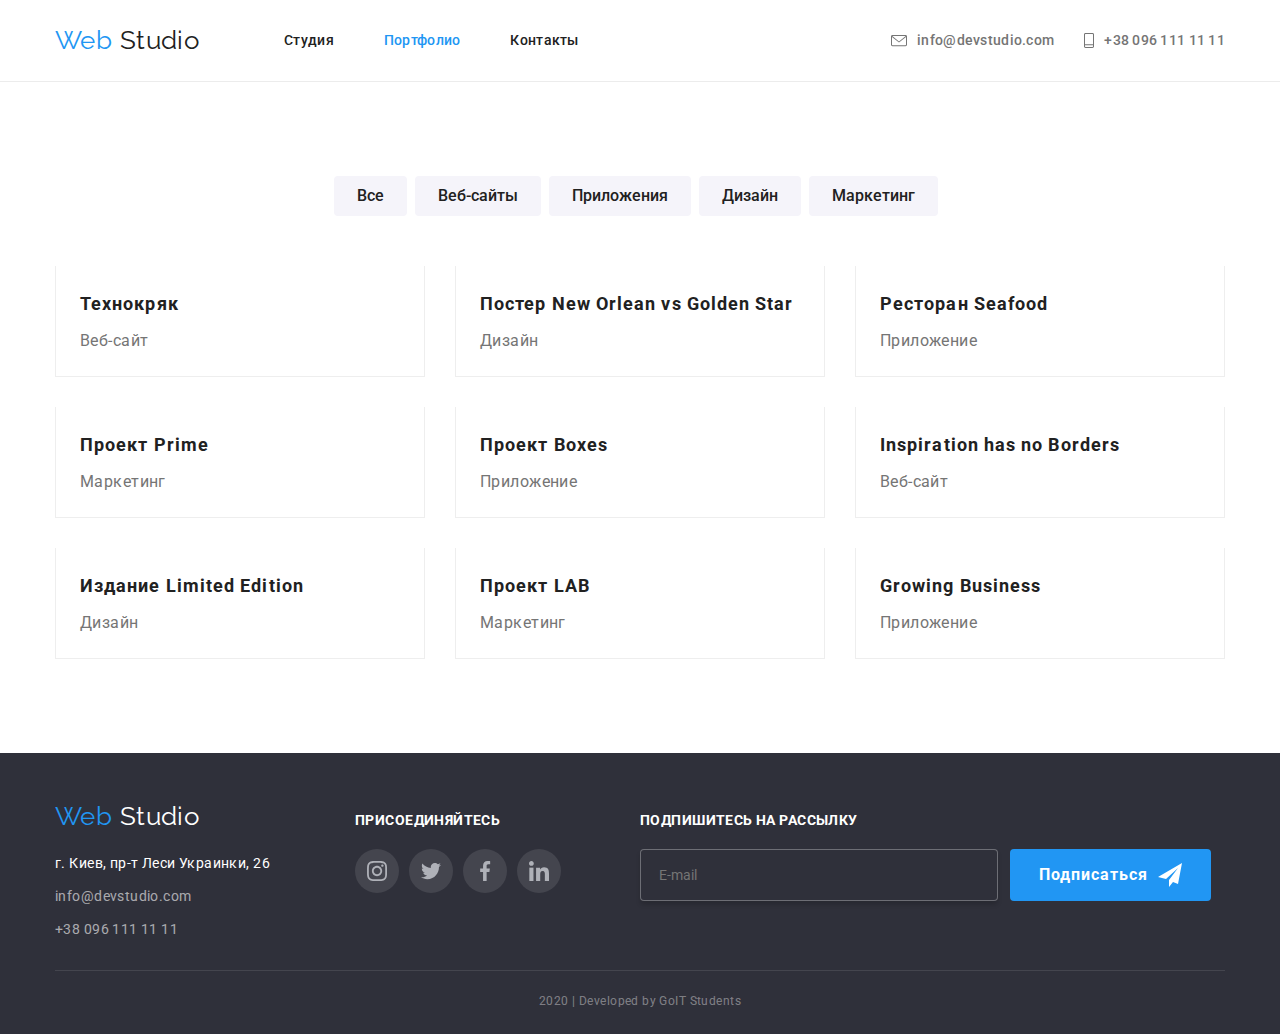
==== commit 3ec8927d: "Заменены иконки на не битые, исправлены ошибки в ДЗ" ====
--- a/portfolio.html
+++ b/portfolio.html
@@ -56,9 +56,11 @@
        </div>
        <ul class="list portfolio-list">
          <li class="item">
-           <a href="" class="project-link">
-             <img src="./images/portfolio/portfolio1.jpg" alt="" width="370" class="project-img">
-             <p class="cover-text title-reset">Технокряк это современная площадка распространения коронавируса. Компании используют эту платформу для цифрового шпионажа и атак на защищённые сервера конкурентов.</p>
+           <a href="#" class="project-link">
+             <div class="cover-hover">
+               <img src="./images/portfolio/portfolio1.jpg" alt="" width="370" class="project-img">
+               <p class="cover-text is-hidden title-reset">Технокряк это современная площадка распространения коронавируса. Компании используют эту платформу для цифрового шпионажа и атак на защищённые сервера конкурентов.</p>
+             </div>
              <div class="cart-content">
               <h2 class="project-title title-reset">Технокряк</h2>
               <p class="project-group title-reset">Веб-сайт</p>
@@ -66,9 +68,11 @@
             </a>
          </li>
          <li class="item">
-           <a href="" class="project-link">
-             <img src="./images/portfolio/portfolio2.jpg" alt="" width="370" class="project-img">
-             <p class="cover-text title-reset">Технокряк это современная площадка распространения коронавируса. Компании используют эту платформу для цифрового шпионажа и атак на защищённые сервера конкурентов.</p>
+           <a href="#" class="project-link">
+             <div class="cover-hover">
+               <img src="./images/portfolio/portfolio2.jpg" alt="" width="370" class="project-img">
+               <p class="cover-text is-hidden title-reset">Технокряк это современная площадка распространения коронавируса. Компании используют эту платформу для цифрового шпионажа и атак на защищённые сервера конкурентов.</p>
+             </div>
              <div class="cart-content">
              <h2 class="project-title title-reset">Постер New Orlean vs Golden Star</h2>
              <p class="project-group title-reset">Дизайн</p>
@@ -76,9 +80,11 @@
             </a>
          </li>
          <li class="item">
-           <a href="">
-             <img src="./images/portfolio/portfolio3.jpg" alt="" width="370" class="project-img">
-             <p class="cover-text title-reset">Технокряк это современная площадка распространения коронавируса. Компании используют эту платформу для цифрового шпионажа и атак на защищённые сервера конкурентов.</p>
+           <a href="# class="project-link"">
+             <div class="cover-hover">
+               <img src="./images/portfolio/portfolio3.jpg" alt="" width="370" class="project-img">
+               <p class="cover-text is-hidden title-reset">Технокряк это современная площадка распространения коронавируса. Компании используют эту платформу для цифрового шпионажа и атак на защищённые сервера конкурентов.</p>
+             </div>
              <div class="cart-content">
              <h2 class="project-title title-reset">Ресторан Seafood</h2>
               <p class="project-group title-reset">Приложение</p>
@@ -86,9 +92,11 @@
            </a>
          </li>
          <li class="item">
-           <a href="">
-             <img src="./images/portfolio/portfolio4.jpg" alt="" width="370" class="project-img">
-             <p class="cover-text title-reset">Технокряк это современная площадка распространения коронавируса. Компании используют эту платформу для цифрового шпионажа и атак на защищённые сервера конкурентов.</p>
+           <a href="#" class="project-link">
+             <div class="cover-hover">
+               <img src="./images/portfolio/portfolio4.jpg" alt="" width="370" class="project-img">
+               <p class="cover-text is-hidden title-reset">Технокряк это современная площадка распространения коронавируса. Компании используют эту платформу для цифрового шпионажа и атак на защищённые сервера конкурентов.</p>
+             </div>
              <div class="cart-content">
              <h2 class="project-title title-reset">Проект Prime</h2>
              <p class="project-group title-reset">Маркетинг</p>
@@ -96,9 +104,11 @@
             </a>
          </li>
          <li class="item">
-           <a href="">
-             <img src="./images/portfolio/portfolio5.jpg" alt="" width="370" class="project-img">
-             <p class="cover-text title-reset">Технокряк это современная площадка распространения коронавируса. Компании используют эту платформу для цифрового шпионажа и атак на защищённые сервера конкурентов.</p>
+           <a href="#" class="project-link">
+             <div class="cover-hover">
+               <img src="./images/portfolio/portfolio5.jpg" alt="" width="370" class="project-img">
+               <p class="cover-text is-hidden title-reset">Технокряк это современная площадка распространения коронавируса. Компании используют эту платформу для цифрового шпионажа и атак на защищённые сервера конкурентов.</p>
+             </div>
              <div class="cart-content">
              <h2 class="project-title title-reset">Проект Boxes</h2>
               <p class="project-group title-reset">Приложение</p>
@@ -106,9 +116,11 @@
            </a>
          </li>
          <li class="item">
-           <a href="">
-             <img src="./images/portfolio/portfolio6.jpg" alt="" width="370" class="project-img">
-             <p class="cover-text title-reset">Технокряк это современная площадка распространения коронавируса. Компании используют эту платформу для цифрового шпионажа и атак на защищённые сервера конкурентов.</p>
+           <a href="#" class="project-link">
+             <div class="cover-hover">
+               <img src="./images/portfolio/portfolio6.jpg" alt="" width="370" class="project-img">
+               <p class="cover-text is-hidden title-reset">Технокряк это современная площадка распространения коронавируса. Компании используют эту платформу для цифрового шпионажа и атак на защищённые сервера конкурентов.</p>
+             </div>
              <div class="cart-content">
              <h2 class="project-title title-reset">Inspiration has no Borders</h2>
              <p class="project-group title-reset">Веб-сайт</p>
@@ -116,9 +128,11 @@
             </a>
          </li>
          <li class="item">
-           <a href="">
-             <img src="./images/portfolio/portfolio7.jpg" alt="" width="370" class="project-img">
-             <p class="cover-text title-reset">Технокряк это современная площадка распространения коронавируса. Компании используют эту платформу для цифрового шпионажа и атак на защищённые сервера конкурентов.</p>
+           <a href="#" class="project-link">
+             <div class="cover-hover">
+               <img src="./images/portfolio/portfolio7.jpg" alt="" width="370" class="project-img">
+               <p class="cover-text is-hidden title-reset">Технокряк это современная площадка распространения коронавируса. Компании используют эту платформу для цифрового шпионажа и атак на защищённые сервера конкурентов.</p>
+             </div>
              <div class="cart-content">
               <h2 class="project-title title-reset">Издание Limited Edition</h2>
               <p class="project-group title-reset">Дизайн</p>
@@ -127,19 +141,23 @@
            </a>
          </li>
          <li class="item">
-           <a href="">
+           <a href="#" class="project-link">
+            <div class="cover-hover">
              <img src="./images/portfolio/portfolio8.jpg" alt="" width="370" class="project-img">
-             <p class="cover-text title-reset">Технокряк это современная площадка распространения коронавируса. Компании используют эту платформу для цифрового шпионажа и атак на защищённые сервера конкурентов.</p>
-             <div class="cart-content">
-             <h2 class="project-title title-reset">Проект LAB</h2>
-             <p class="project-group title-reset">Маркетинг</p>
-              </div>
-            </a>
-         </li>
-         <li class="item">
-           <a href="">
-             <img src="./images/portfolio/portfolio9.jpg" alt="" width="370" class="project-img">
-             <p class="cover-text title-reset">Технокряк это современная площадка распространения коронавируса. Компании используют эту платформу для цифрового шпионажа и атак на защищённые сервера конкурентов.</p>
+             <p class="cover-text is-hidden title-reset">Технокряк это современная площадка распространения коронавируса. Компании используют эту платформу для цифрового шпионажа и атак на защищённые сервера конкурентов.</p>
+            </div>
+             <div class="cart-content">
+              <h2 class="project-title title-reset">Проект LAB</h2>
+              <p class="project-group title-reset">Маркетинг</p>
+              </div>
+            </a>
+         </li>
+         <li class="item">
+           <a href="#" class="project-link">
+             <div class="cover-hover">
+               <img src="./images/portfolio/portfolio9.jpg" alt="" width="370" class="project-img">
+               <p class="cover-text is-hidden title-reset">Технокряк это современная площадка распространения коронавируса. Компании используют эту платформу для цифрового шпионажа и атак на защищённые сервера конкурентов.</p>
+             </div>
              <div class="cart-content">
              <h2 class="project-title title-reset">Growing Business</h2>
               <p class="project-group title-reset">Приложение</p>
@@ -154,19 +172,19 @@
       <div class="container footer-container">
         <div class="footer-left">
           <a href="./index.html" class="logo logo-footer">Web <span class="logofooter-cell">Studio</span></a>
-          <ul class="list">
-            <li class="footer-address-item">
-              <address>
+          <address>
+            <ul class="list">
+              <li class="footer-address-item">
                 <p class="address">г. Киев, пр-т Леси Украинки, 26</p>
-              </address>
-            </li>
-            <li class="footer-address-item"><a href="mailto:info@devstudio.com"
-                class="footer-contact">info@devstudio.com</a></li>
-            <li class="footer-address-item"><a href="tel:+380961111111" class="footer-contact">+38 096 111 11 11</a></li>
-          </ul>
+              </li>
+              <li class="footer-address-item"><a href="mailto:info@devstudio.com"
+                  class="footer-contact">info@devstudio.com</a></li>
+              <li class="footer-address-item"><a href="tel:+380961111111" class="footer-contact">+38 096 111 11 11</a></li>
+            </ul>
+          </address>
         </div>
         <div class="footer-center">
-          <p class="footer-title">присоединяйтесь</p>
+          <p class="footer-title title-reset">присоединяйтесь</p>
           <ul class="list social-list">
             <li class="social-item">
               <a href="https://www.instagram.com/" aria-label="Ссылка на Инстаграм" class="social-link">
@@ -197,10 +215,10 @@
           </ul>
         </div>
         <div class="footer-right">
-          <p class="footer-title">Подпишитесь на рассылку</p>
+          <p class="footer-title title-reset">Подпишитесь на рассылку</p>
           <form class="form">
             <input type="text" name="email" placeholder="E-mail" class="border-input" />
-            <a href="#" class="button submit"> Подписаться</a>
+            <button class="button submit">Подписаться</button>
             <!-- <input type="submit" value="Подписаться" class="button submit icon"> -->
           </form>
         </div>
--- a/css/style.css
+++ b/css/style.css
@@ -15,6 +15,7 @@
   --border-delimiter: rgba(255, 255, 255, 0.1);
   --border-portfolio-card: #eee;
   --top-line: #ececec;
+  --color-icon: #AFB1B8;
 }
   
 body {
@@ -28,9 +29,8 @@
 
 .list {
   list-style: none;
-  padding-left: 0;
-  margin-left: 0;
-  margin-right: 0;
+  padding: 0;
+  margin: 0;
 }
 
 .title-reset {
@@ -87,10 +87,15 @@
   padding-top: 27px;
   padding-bottom: 27px;
 
+  position: relative;
+  bottom: 70px;
+
   color: var(--secondary-text-color);
   background-color: var(--background-grey);
   text-transform: uppercase;
   text-align: center;
+  font-size: 14px;
+  line-height: 1.15;
 }
 
 .section-title {
@@ -522,7 +527,7 @@
 
 .social-icon {
   display: block;
-  fill: #afb1b8;
+  fill: var(--color-icon);
   width: 20px;
   height: 20px;
 }
@@ -572,7 +577,7 @@
   border-radius: 4px;
   border: 1px solid currentColor;
   padding: 20px 40px;
-  color: var(--primary-text-color) ;
+  color: var(--color-icon) ;
 }
 
 .logo-svg {
@@ -634,6 +639,7 @@
 .footer-contact {
   color: var(--prelast-text-color);
   line-height: 1.71;
+  font-style: normal;
 }
 
 .footer-center,
@@ -655,6 +661,7 @@
   color: var(--secondary-text-color);
   font-weight: 700;
   text-transform: uppercase;
+  margin-bottom: 20px;
 }
 
 .form {
@@ -711,9 +718,10 @@
   border-bottom: 1px solid var(--border-portfolio-card);
 }
 
-/* .filter-button:nth-child(5n) {
-  margin-right: 0;
-} */
+.filter-button:hover,
+.filter-button:focus {
+  box-shadow: 0px 2px 2px rgba(0, 0, 0, 0.12), 0px 1px 2px rgba(0, 0, 0, 0.08), 0px 3px 1px rgba(0, 0, 0, 0.1);
+}
 
 .cover-text {
   padding: 63px 24px;
